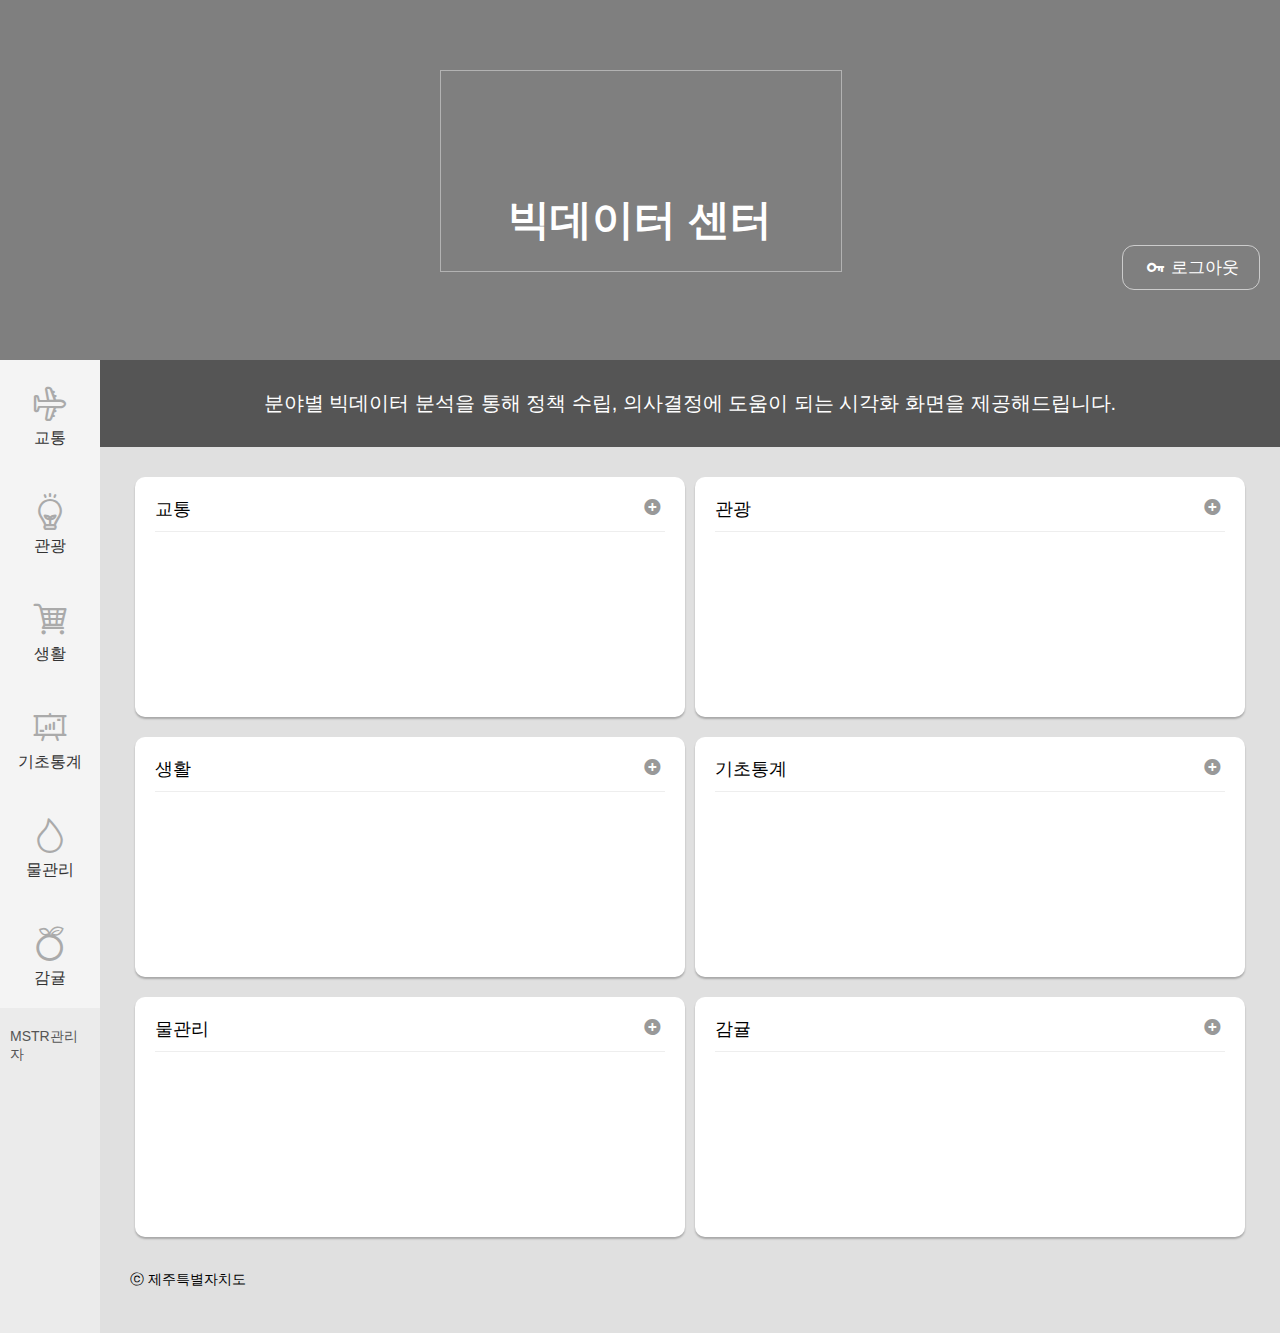
==== intro.html @ fea28da8 "메인화면 추가, 요청사항 반영" ====
<!DOCTYPE html>
<html lang="ko">

<head>
    <meta charset="utf-8">
    <meta http-equiv="X-UA-Compatible" content="IE=edge">
    <meta name="viewport" content="width=device-width, initial-scale=1">
    <title>Default</title>
    <link href="css/style.css" rel="stylesheet">
    <!-- javaScript  -->
    <script src="js/jquery-1.11.3.min.js"></script>
    <script src="js/common.js"></script>
</head>

<body class="layout intro">
    <!-- S:header -->
    <header id="header" >
        <div class="video">
            <video autoplay="autoplay" muted loop="loop" >
                <source src="images/topIntro.mp4" type="video/mp4">
            </video>
        </div>
        <h1><small>제주</small>빅데이터 센터</h1>

        <button class="all-menu"><i class="icon-key"></i>로그아웃</button>

    </header>
    <!-- E:header -->
    <!-- S:mainContent -->
    <div id="content">
        <aside>
            <ul class="depth0">
                <li>
                    <a href=""><i class="icon-icon01"></i>교통</a>
                    <p>통행 정보, 버스 정보 데이터의 분석 화면이 제공됩니다. 주요 버스 정보를 실시간으로 조회할 수 있습니다.</p>
                </li>
                <li>
                    <a href=""><i class="icon-icon02"></i>관광</a>
                    <p>지역별 관광객 소비 동향, 입도객 추이, WIFI 사용 정보에 대한 분석 화면이 제공됩니다.</p>
                </li>
                <li>
                    <a href=""><i class="icon-icon03"></i>생활</a>
                    <p>지역 환경에 관련한 데이터 분석 화면이 제공됩니다. 음식물 쓰레기, 종량제 봉투 판매량, 대형 폐기물 배출량을 조회할 수 있습니다.</p>
                </li>
                <li>
                    <a href=""><i class="icon-icon04"></i>기초통계</a>
                    <p>공공 행정 데이터와 관련된 데이터 분석 화면이 제공됩니다. 제주특별자치도 인구 정보, 기상정보를 조회할 수 있습니다.</p>
                </li>
                <li>
                    <a href=""><i class="icon-icon05"></i>물관리</a>
                    <p>지하수의 수위 및 수질 데이터의 분석 화면이 제공됩니다.</p>
                </li>
                <li>
                    <a href=""><i class="icon-icon06"></i>감귤</a>
                    <p>감귤 생산과 관련된 데이터 분석 화면이 제공됩니다. 감귤 생산 현황 분석정보를 조회할 수 있습니다.</p>
                </li>
            </ul>
            <ul class="util">
                <li><a href="">MSTR관리자</a></li>
            </ul>
        </aside>
        <section class="data">
            <div class="container">
                <h2 class="sr-only">데이터영역</h2>
                
                <div class="infotext">
                    분야별 빅데이터 분석을 통해 정책 수립, 의사결정에 도움이 되는 시각화 화면을 제공해드립니다.
                </div>


                <!-- 
                    대시보드 컨텐츠
                    12개의 그리드로 나누며,
                    클래스명의 숫자가 사용되는 그리드 갯수를 뜻합니다.
                -->
                <div class="dashboard">


                        <div class="grid-line">
                            <div class="grid num06">
                                <h3>
                                    교통
                                    <a href="">더보기<i class="icon-plus-circle"></i></a>
                                </h3>
                            </div>
                            <div class="grid num06">
                                <h3>
                                    관광
                                    <a href="">더보기<i class="icon-plus-circle"></i></a>
                                </h3>
                            </div>
                        </div>

                        <div class="grid-line">
                            <div class="grid num06">
                                <h3>
                                    생활
                                    <a href="">더보기<i class="icon-plus-circle"></i></a>
                                </h3>
                            </div>
                            <div class="grid num06">
                                <h3>
                                    기초통계
                                    <a href="">더보기<i class="icon-plus-circle"></i></a>
                                </h3>
                            </div>
                        </div>

                        <div class="grid-line">
                            <div class="grid num06">
                                <h3>
                                    물관리
                                    <a href="">더보기<i class="icon-plus-circle"></i></a>
                                </h3>
                            </div>
                            <div class="grid num06">
                                <h3>
                                    감귤
                                    <a href="">더보기<i class="icon-plus-circle"></i></a>
                                </h3>
                            </div>
                        </div>

                </div>
        </div>




                <p class="copyright">ⓒ 제주특별자치도</p>
            </div>
        </section>

    </div>
    <!-- E:mainContent -->
</body>

</html>
---- css/style.css ----
@import "normalize.css";@import "fontello.css";@font-face{font-family:'NanumSquare';src:url('../font/nanumsquarer.eot');src:url('../font/nanumsquarer.eot?#iefix') format('embedded-opentype'),url('../font/nanumsquarer.woff2') format('woff2'),url('../font/nanumsquarer.woff') format('woff'),url('../font/nanumsquarer.ttf') format('truetype'),url('../font/nanumsquarer.svg#nanumsquarerregular') format('svg');font-weight:400}@font-face{font-family:'NanumSquare';src:url('../font/nanumsquareb.eot');src:url('../font/nanumsquareb.eot?#iefix') format('embedded-opentype'),url('../font/nanumsquareb.woff2') format('woff2'),url('../font/nanumsquareb.woff') format('woff'),url('../font/nanumsquareb.ttf') format('truetype'),url('../font/nanumsquareb.svg#nanumsquarebregular') format('svg');font-weight:800}.bold{font-weight:800}.normal{font-weight:400}.center{text-align:center}.left{text-align:left}.right{text-align:right}.top{vertical-align:top}.middle{vertical-align:middle}.bottom{vertical-align:bottom}.hidden{overflow:hidden}.none{display:none}.no-list{list-style:none}.mapazero{margin:0;padding:0}.zero{font-size:0}.absolute{position:absolute}.relative{position:relative}.fixed{position:fixed}.static{position:static}.inline-block{display:inline-block}.block{display:block}.flex{display:flex;align-items:center;justify-content:center;display:-webkit-flex;-webkit-align-item:center;-webkit-justify-content:center}.full{width:100%;height:100%}.full-position{left:0;right:0;top:0;bottom:0}.pointer{cursor:pointer}.pagenation{display:inline-block;text-align:center;font-size:0;margin:1.42857143rem 0 2.14285714rem;width:100%}.pagenation a{background:#fff}.pagenation a,.pagenation strong{display:inline-block;vertical-align:top;font-size:.71428571rem;color:#555;border:1px solid #e2e2e2;width:1.57142857rem;height:1.57142857rem;line-height:1.57142857rem;margin:0 .07142857rem}@media all and (min-width:1200px){.pagenation a,.pagenation strong{font-size:14px;width:32px;height:32px;line-height:32px;margin:0 2px}}.pagenation a.jump,.pagenation strong.jump,.pagenation a.move,.pagenation strong.move{font-size:0}.pagenation a.jump i,.pagenation strong.jump i,.pagenation a.move i,.pagenation strong.move i{font-size:.71428571rem}@media all and (min-width:1200px){.pagenation a.jump i,.pagenation strong.jump i,.pagenation a.move i,.pagenation strong.move i{font-size:14px}}.pagenation a.jump,.pagenation strong.jump{width:auto;background:#efefef;padding:0 .71428571rem}.pagenation a.jump i::before,.pagenation strong.jump i::before{margin:0;padding:0;width:auto}.pagenation .active,.pagenation strong{background:#0075bc;color:#fff;font-weight:400;border-color:transparent}.ellipse{overflow:hidden;text-overflow:ellipsis;white-space:nowrap}@keyframes fade{from{background:rgba(0,0,0,0.3)}to{background:rgba(0,0,0,0.7)}}@keyframes heights{to{height:auto}}*{-webkit-box-sizing:border-box;-moz-box-sizing:border-box;box-sizing:border-box}input,select,textarea{-webkit-border-radius:0;-moz-border-radius:0;border-radius:0;-moz-background-clip:padding;-webkit-background-clip:padding-box;background-clip:padding-box}a{text-decoration:none;color:#333}html{min-width:320px;max-width:100%;font-size:14px;min-height:100%}@media (max-width:360px){html{font-size:14px}}@media (min-width:361px) and (max-width:480px){html{font-size:18px}}@media (min-width:481px){html{font-size:22px}}@media (min-width:1200px){html{font-size:14px}}body{font-family:"NanumSquare","Malgun Gothic","apple sd gothic neo",sans-serif;margin:0;padding:0}.sr-only{position:absolute !important;overflow:hidden !important;width:1px !important;height:1px !important;padding:0 !important;margin:-1px !important;clip:rect(0, 0, 0, 0) !important;border:0 !important}.sr-only-focusable:active,.sr-only-focusable:focus{position:static;height:auto;margin:0;overflow:visible;clip:auto}body.layout{min-width:1000px}body.layout .container{position:relative;display:inline-block;margin:0 auto;width:100%;height:100%;padding:0}body.layout header{font-size:0;position:relative;height:184px}body.layout header div.video{position:absolute;left:0;right:0;top:0;bottom:0;overflow:hidden}body.layout header div.video video{position:absolute;top:50%;left:50%;min-width:100%;min-height:100%;width:auto;height:auto;z-index:-100;-ms-transform:translateX(-50%) translateY(-50%);-moz-transform:translateX(-50%) translateY(-50%);-webkit-transform:translateX(-50%) translateY(-50%);transform:translateX(-50%) translateY(-50%);background-size:cover}body.layout header h1{display:inline-block;text-align:center;margin:0;padding:0;width:100px;height:134px;font-size:16px;color:#fff}body.layout header h1.theme01{background:#f7b900}body.layout header h1.theme02{background:#B5945E}body.layout header h1.theme03{background:#91bc00}body.layout header h1.theme04{background:#00c2e8}body.layout header h1.theme05{background:#6464FF}body.layout header h1.theme06{background:#ff7f00}body.layout header h1 small{display:block;font-size:0;margin:36px auto 10px;width:70px;height:28px;background:url("../images/logo.svg") no-repeat center / 100% auto}body.layout header div.navigation{position:relative;display:inline-block;vertical-align:top;width:calc(100% - 100px);height:134px;padding:38px 0 0 50px}body.layout header div.navigation ul{display:inline-block;position:relative;margin:0;padding:0;list-style:none;font-size:0;z-index:10}body.layout header div.navigation ul li{display:inline-block;line-height:1;position:relative;vertical-align:top;height:58px;padding:0 50px 0 0}body.layout header div.navigation ul li a{color:#fff}body.layout header div.navigation ul li i{font-size:14px;position:absolute;right:14px;top:20px;color:#fff;-webkit-opacity:.6;-moz-opacity:.6;opacity:.6}body.layout header div.navigation ul li.home{padding:0 50px 0 58px}body.layout header div.navigation ul li.home a{display:block;position:absolute;left:0;top:-4px;width:58px;height:58px}body.layout header div.navigation ul li.home.theme01 a{background:url("../images/home01.svg") no-repeat center / 100% auto}body.layout header div.navigation ul li.home.theme02 a{background:url("../images/home02.svg") no-repeat center / 100% auto}body.layout header div.navigation ul li.home.theme03 a{background:url("../images/home03.svg") no-repeat center / 100% auto}body.layout header div.navigation ul li.home.theme04 a{background:url("../images/home04.svg") no-repeat center / 100% auto}body.layout header div.navigation ul li.home.theme05 a{background:url("../images/home05.svg") no-repeat center / 100% auto}body.layout header div.navigation ul li.home.theme06 a{background:url("../images/home06.svg") no-repeat center / 100% auto}body.layout header div.navigation ul li.depth1{font-size:42px;padding-top:8px}body.layout header div.navigation ul li.depth2{font-size:30px;padding-top:14px}body.layout header div.navigation ul li:last-child i{display:none}body.layout header button.all-menu{position:absolute;right:20px;bottom:70px;background:none;border:1px solid rgba(255,255,255,0.6);padding:10px 20px;border-radius:12px;cursor:pointer;font-size:17px;color:#fff}body.layout header button.all-menu i{margin-right:4px}body.layout header nav#main-menu{position:relative;z-index:900;background:rgba(0,0,0,0.5);max-height:50px;min-height:50px;overflow:hidden;-webkit-transition:all .1s ease;-moz-transition:all .1s ease;-o-transition:all .1s ease;-ms-transition:all .1s ease;transition:all .1s ease}body.layout header nav#main-menu::before{content:"";display:block;position:absolute;left:0;right:0;top:50px;bottom:0;background:#222}body.layout header nav#main-menu.active{max-height:1000px;position:absolute;left:0;right:0;-webkit-transition:all .1s ease;-moz-transition:all .1s ease;-o-transition:all .1s ease;-ms-transition:all .1s ease;transition:all .1s ease;-webkit-box-shadow:0 2px 2px 0 rgba(0,0,0,0.25);-moz-box-shadow:0 2px 2px 0 rgba(0,0,0,0.25);box-shadow:0 2px 2px 0 rgba(0,0,0,0.25)}body.layout header nav#main-menu>ul{margin:0;padding:0;list-style:none;display:inline-block;width:100%;line-height:50px}body.layout header nav#main-menu>ul>li{vertical-align:top;display:inline-block;position:relative}body.layout header nav#main-menu>ul>li>a{display:block;text-align:center;width:170px;font-size:18px;color:#fff}body.layout header nav#main-menu>ul>li>a.active{background:#555}body.layout header nav#main-menu>ul>li.home>a{width:100px;background:#333}body.layout header nav#main-menu>ul>li ul{list-style:none;margin:0;padding:0;font-size:16px;border-left:1px solid #555;line-height:1}body.layout header nav#main-menu>ul>li ul li a{display:block;padding:20px;color:#fff;-webkit-transition:all .1s ease;-moz-transition:all .1s ease;-o-transition:all .1s ease;-ms-transition:all .1s ease;transition:all .1s ease}body.layout header nav#main-menu>ul>li ul li a:hover{background:#000;padding:20px 20px 20px 26px;-webkit-transition:all .1s ease;-moz-transition:all .1s ease;-o-transition:all .1s ease;-ms-transition:all .1s ease;transition:all .1s ease}body.layout header nav#main-menu button{display:none}body.layout header.fix{position:fixed;left:0;right:0;top:0;z-index:2000;height:50px}body.layout header.fix h1{position:absolute;left:0;top:0;width:200px;height:50px;line-height:50px;z-index:1000}body.layout header.fix h1 small{display:inline-block;margin:6px 10px 0 0}body.layout header.fix video{display:none}body.layout header.fix .navigation{display:none}body.layout header.fix button.all-menu{top:10px;z-index:100}body.layout header.fix button.all-menu i{font-size:32px}body.layout header.fix nav#main-menu{position:absolute;right:0;left:0;top:0;padding-left:200px;background:#646464}body.layout #header.fix+div#content{margin-top:50px}body.layout #header.fix+div#content aside{position:relative;z-index:400}body.layout #header.fix+div#content aside ul.depth0{position:fixed;top:50px;left:0;width:100px}body.layout #header.fix+div#content aside ul.util{position:fixed;top:698px;left:0;width:100px}body.layout.intro #header{height:360px}body.layout.intro #header h1{width:100%;height:360px;font-size:42px;background:rgba(0,0,0,0.5)}body.layout.intro #header h1 small{width:180px;height:72px;margin:100px auto 20px;-webkit-opacity:.6;-moz-opacity:.6;opacity:.6}body.layout.intro #header h1::before{content:"";display:block;position:absolute;left:50%;top:70px;margin-left:-200px;width:400px;height:200px;border:1px solid rgba(255,255,255,0.4)}body.layout div#content{background:#ebebeb;font-size:0}body.layout div#content aside{display:inline-block;width:100px;font-size:16px}body.layout div#content aside ul.depth0{display:inline-block;margin:0;padding:0;list-style:none;width:100%}body.layout div#content aside ul.depth0 li{position:relative}body.layout div#content aside ul.depth0 li a{display:block;text-align:center;padding:20px 0;background:#f4f4f4;height:108px}body.layout div#content aside ul.depth0 li a i{display:block;color:#aaa;font-size:42px;width:100%}body.layout div#content aside ul.depth0 li a:hover{background:#333;color:#fff}body.layout div#content aside ul.depth0 li a:hover i.icon-icon01{color:#f7b900}body.layout div#content aside ul.depth0 li a:hover i.icon-icon02{color:#B5945E}body.layout div#content aside ul.depth0 li a:hover i.icon-icon03{color:#91bc00}body.layout div#content aside ul.depth0 li a:hover i.icon-icon04{color:#00c2e8}body.layout div#content aside ul.depth0 li a:hover i.icon-icon05{color:#6464FF}body.layout div#content aside ul.depth0 li a:hover i.icon-icon06{color:#ff7f00}body.layout div#content aside ul.depth0 li p{display:inline-block;margin:0;white-space:nowrap;z-index:600;background:#000;position:absolute;left:100px;max-width:0;line-height:108px;top:0;height:108px;padding:0;-webkit-transition:all .2s ease;-moz-transition:all .2s ease;-o-transition:all .2s ease;-ms-transition:all .2s ease;transition:all .2s ease;overflow:hidden;color:#fff;border-radius:0 20px 20px 0;-webkit-opacity:0;-moz-opacity:0;opacity:0}body.layout div#content aside ul.depth0 li p::before{content:"";position:absolute;z-index:700;display:block;left:0;top:44px;border:10px solid transparent;border-left-color:#333}body.layout div#content aside ul.depth0 li a:hover+p{padding:0 30px;max-width:2000px;-webkit-opacity:1;-moz-opacity:1;opacity:1;-webkit-transition:all .2s ease;-moz-transition:all .2s ease;-o-transition:all .2s ease;-ms-transition:all .2s ease;transition:all .2s ease}body.layout div#content aside ul.util{margin:0;list-style:none;padding:20px 10px;font-size:14px}body.layout div#content aside ul.util li{padding-bottom:10px}body.layout div#content aside ul.util li a{display:block;-webkit-transition:all .1s ease;-moz-transition:all .1s ease;-o-transition:all .1s ease;-ms-transition:all .1s ease;transition:all .1s ease;color:#555}body.layout div#content aside ul.util li a:hover{color:#000;padding:6px 0 0 0;-webkit-transition:all .1s ease;-moz-transition:all .1s ease;-o-transition:all .1s ease;-ms-transition:all .1s ease;transition:all .1s ease}body.layout div#content section.data{display:inline-block;vertical-align:top;background:#E0E0E0;width:calc(100% - 100px);min-height:calc(100vh - 184px);padding:30px}body.layout div#content section.data div.infotext{font-size:20px;margin:-30px -30px 30px;text-align:center;background:#555;padding:30px 20px;color:#fff}body.layout div#content section.data div.content{background:#fff;padding:20px;font-size:14px;border-radius:10px;margin:0 5px 20px;-webkit-box-shadow:0 2px 2px 0 rgba(0,0,0,0.25);-moz-box-shadow:0 2px 2px 0 rgba(0,0,0,0.25);box-shadow:0 2px 2px 0 rgba(0,0,0,0.25)}body.layout div#content section.data div.dashboard div.grid-line{margin-bottom:20px;white-space:nowrap}body.layout div#content section.data div.dashboard div.grid-line div.grid{vertical-align:top;display:inline-block;white-space:normal;background:#fff;padding:20px;font-size:14px;border-radius:10px;height:240px;-webkit-box-shadow:0 2px 2px 0 rgba(0,0,0,0.25);-moz-box-shadow:0 2px 2px 0 rgba(0,0,0,0.25);box-shadow:0 2px 2px 0 rgba(0,0,0,0.25);margin:0 5px}body.layout div#content section.data div.dashboard div.grid-line div.grid.num01{width:calc((100% - 120px) / 12)}body.layout div#content section.data div.dashboard div.grid-line div.grid.num02{width:calc((100% - 60px) / 6)}body.layout div#content section.data div.dashboard div.grid-line div.grid.num03{width:calc((100% - 40px) / 4)}body.layout div#content section.data div.dashboard div.grid-line div.grid.num04{width:calc((100% - 30px) / 3)}body.layout div#content section.data div.dashboard div.grid-line div.grid.num06{width:calc((100% - 20px) / 2)}body.layout div#content section.data div.dashboard div.grid-line div.grid h3{font-weight:400;position:relative;font-size:18px;margin:0;border-bottom:1px solid #eee;padding:0 0 10px}body.layout div#content section.data div.dashboard div.grid-line div.grid h3 a{font-size:0;position:absolute;right:0;color:#999}body.layout div#content section.data div.dashboard div.grid-line div.grid h3 a i{font-size:18px}body.layout div#content section.data p.copyright{font-size:14px}
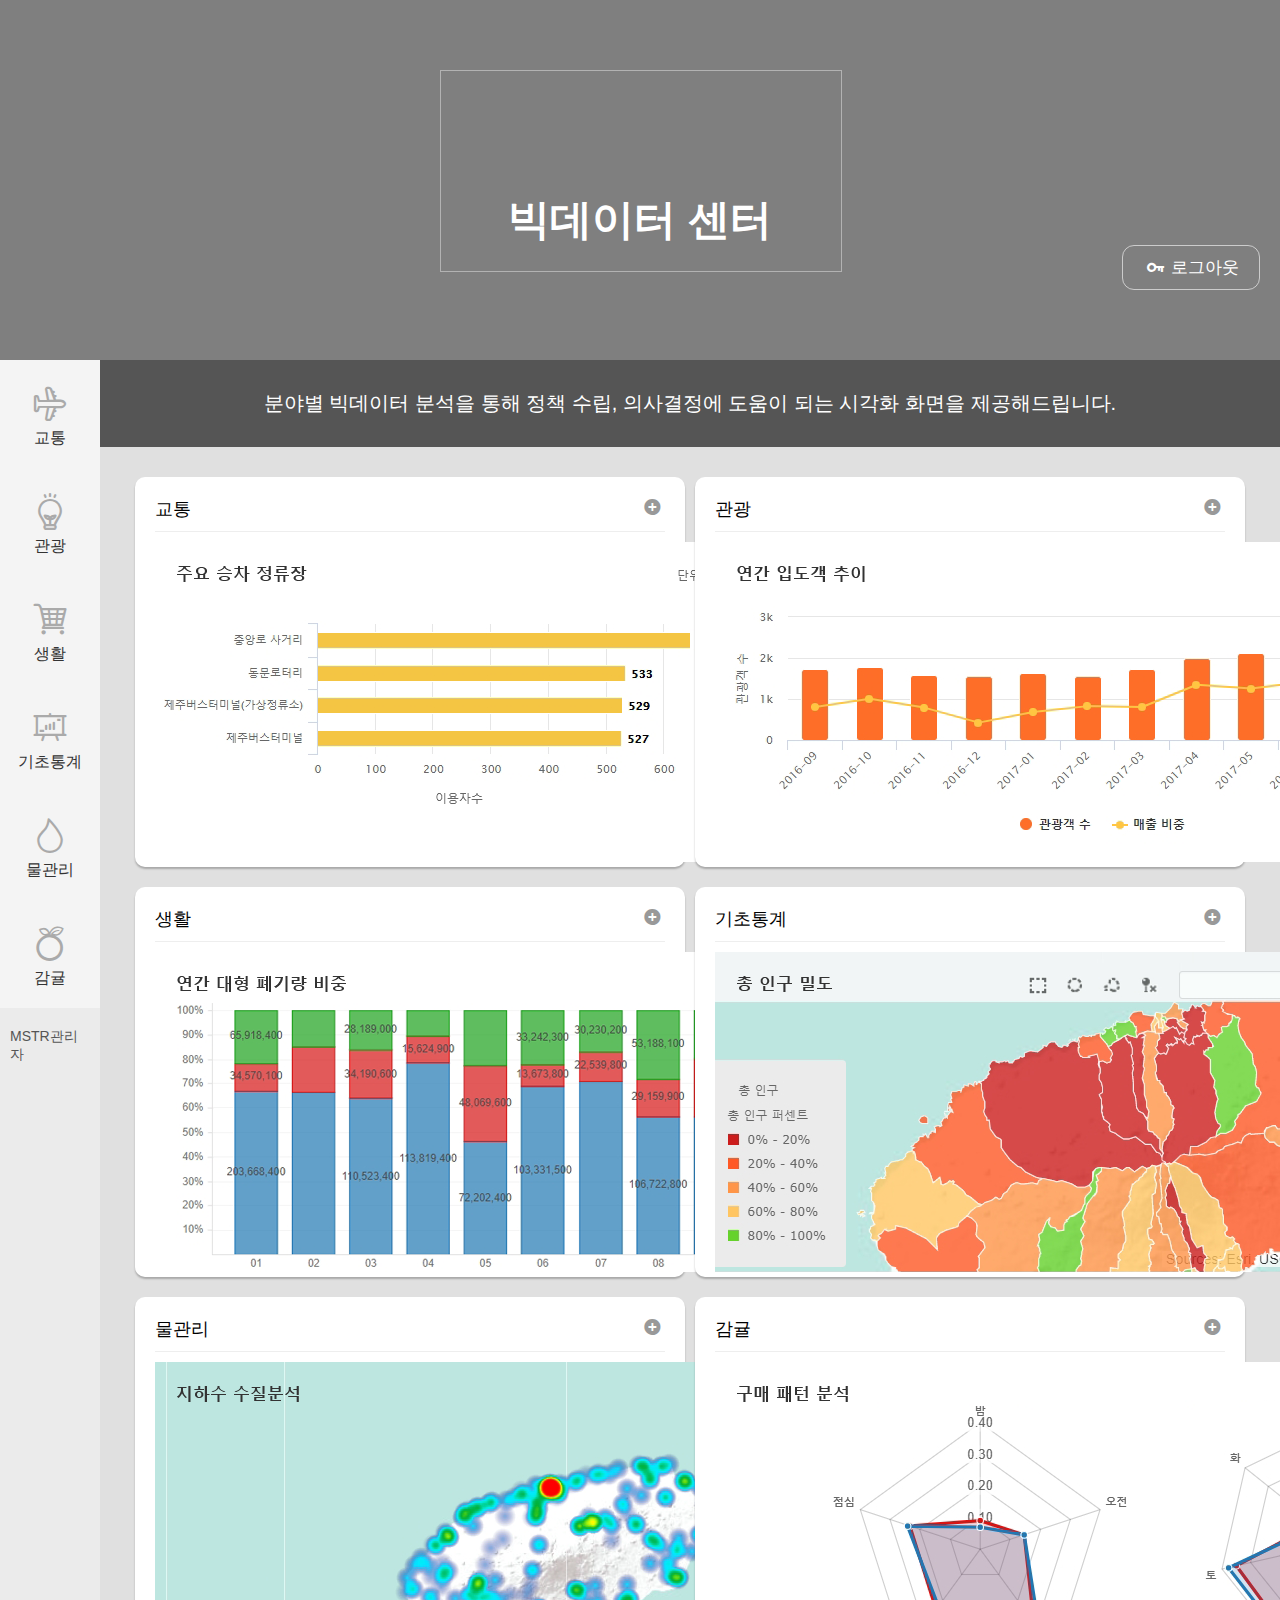
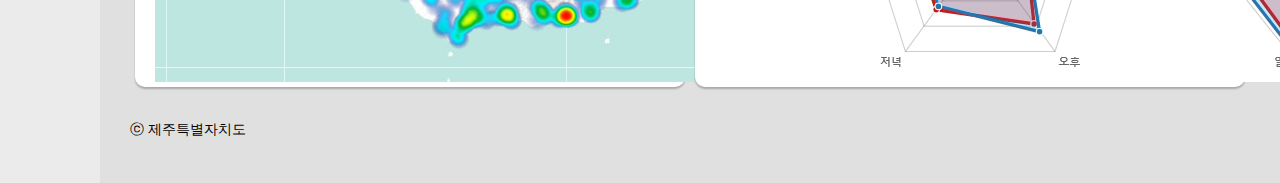
==== commit d74b6c2e: "메인화면 예시용 차트 적용" ====
--- a/intro.html
+++ b/intro.html
@@ -82,12 +82,14 @@
                                     교통
                                     <a href="">더보기<i class="icon-plus-circle"></i></a>
                                 </h3>
+                                <img src="images/@tmp01.png">
                             </div>
                             <div class="grid num06">
                                 <h3>
                                     관광
                                     <a href="">더보기<i class="icon-plus-circle"></i></a>
                                 </h3>
+                                <img src="images/@tmp02.png">
                             </div>
                         </div>
 
@@ -97,12 +99,14 @@
                                     생활
                                     <a href="">더보기<i class="icon-plus-circle"></i></a>
                                 </h3>
+                                <img src="images/@tmp03.png">
                             </div>
                             <div class="grid num06">
                                 <h3>
                                     기초통계
                                     <a href="">더보기<i class="icon-plus-circle"></i></a>
                                 </h3>
+                                <img src="images/@tmp04.png">
                             </div>
                         </div>
 
@@ -112,12 +116,14 @@
                                     물관리
                                     <a href="">더보기<i class="icon-plus-circle"></i></a>
                                 </h3>
+                                <img src="images/@tmp05.png">
                             </div>
                             <div class="grid num06">
                                 <h3>
                                     감귤
                                     <a href="">더보기<i class="icon-plus-circle"></i></a>
                                 </h3>
+                                <img src="images/@tmp06.png">
                             </div>
                         </div>
 
--- a/css/style.css
+++ b/css/style.css
@@ -1 +1 @@
-@import "normalize.css";@import "fontello.css";@font-face{font-family:'NanumSquare';src:url('../font/nanumsquarer.eot');src:url('../font/nanumsquarer.eot?#iefix') format('embedded-opentype'),url('../font/nanumsquarer.woff2') format('woff2'),url('../font/nanumsquarer.woff') format('woff'),url('../font/nanumsquarer.ttf') format('truetype'),url('../font/nanumsquarer.svg#nanumsquarerregular') format('svg');font-weight:400}@font-face{font-family:'NanumSquare';src:url('../font/nanumsquareb.eot');src:url('../font/nanumsquareb.eot?#iefix') format('embedded-opentype'),url('../font/nanumsquareb.woff2') format('woff2'),url('../font/nanumsquareb.woff') format('woff'),url('../font/nanumsquareb.ttf') format('truetype'),url('../font/nanumsquareb.svg#nanumsquarebregular') format('svg');font-weight:800}.bold{font-weight:800}.normal{font-weight:400}.center{text-align:center}.left{text-align:left}.right{text-align:right}.top{vertical-align:top}.middle{vertical-align:middle}.bottom{vertical-align:bottom}.hidden{overflow:hidden}.none{display:none}.no-list{list-style:none}.mapazero{margin:0;padding:0}.zero{font-size:0}.absolute{position:absolute}.relative{position:relative}.fixed{position:fixed}.static{position:static}.inline-block{display:inline-block}.block{display:block}.flex{display:flex;align-items:center;justify-content:center;display:-webkit-flex;-webkit-align-item:center;-webkit-justify-content:center}.full{width:100%;height:100%}.full-position{left:0;right:0;top:0;bottom:0}.pointer{cursor:pointer}.pagenation{display:inline-block;text-align:center;font-size:0;margin:1.42857143rem 0 2.14285714rem;width:100%}.pagenation a{background:#fff}.pagenation a,.pagenation strong{display:inline-block;vertical-align:top;font-size:.71428571rem;color:#555;border:1px solid #e2e2e2;width:1.57142857rem;height:1.57142857rem;line-height:1.57142857rem;margin:0 .07142857rem}@media all and (min-width:1200px){.pagenation a,.pagenation strong{font-size:14px;width:32px;height:32px;line-height:32px;margin:0 2px}}.pagenation a.jump,.pagenation strong.jump,.pagenation a.move,.pagenation strong.move{font-size:0}.pagenation a.jump i,.pagenation strong.jump i,.pagenation a.move i,.pagenation strong.move i{font-size:.71428571rem}@media all and (min-width:1200px){.pagenation a.jump i,.pagenation strong.jump i,.pagenation a.move i,.pagenation strong.move i{font-size:14px}}.pagenation a.jump,.pagenation strong.jump{width:auto;background:#efefef;padding:0 .71428571rem}.pagenation a.jump i::before,.pagenation strong.jump i::before{margin:0;padding:0;width:auto}.pagenation .active,.pagenation strong{background:#0075bc;color:#fff;font-weight:400;border-color:transparent}.ellipse{overflow:hidden;text-overflow:ellipsis;white-space:nowrap}@keyframes fade{from{background:rgba(0,0,0,0.3)}to{background:rgba(0,0,0,0.7)}}@keyframes heights{to{height:auto}}*{-webkit-box-sizing:border-box;-moz-box-sizing:border-box;box-sizing:border-box}input,select,textarea{-webkit-border-radius:0;-moz-border-radius:0;border-radius:0;-moz-background-clip:padding;-webkit-background-clip:padding-box;background-clip:padding-box}a{text-decoration:none;color:#333}html{min-width:320px;max-width:100%;font-size:14px;min-height:100%}@media (max-width:360px){html{font-size:14px}}@media (min-width:361px) and (max-width:480px){html{font-size:18px}}@media (min-width:481px){html{font-size:22px}}@media (min-width:1200px){html{font-size:14px}}body{font-family:"NanumSquare","Malgun Gothic","apple sd gothic neo",sans-serif;margin:0;padding:0}.sr-only{position:absolute !important;overflow:hidden !important;width:1px !important;height:1px !important;padding:0 !important;margin:-1px !important;clip:rect(0, 0, 0, 0) !important;border:0 !important}.sr-only-focusable:active,.sr-only-focusable:focus{position:static;height:auto;margin:0;overflow:visible;clip:auto}body.layout{min-width:1000px}body.layout .container{position:relative;display:inline-block;margin:0 auto;width:100%;height:100%;padding:0}body.layout header{font-size:0;position:relative;height:184px}body.layout header div.video{position:absolute;left:0;right:0;top:0;bottom:0;overflow:hidden}body.layout header div.video video{position:absolute;top:50%;left:50%;min-width:100%;min-height:100%;width:auto;height:auto;z-index:-100;-ms-transform:translateX(-50%) translateY(-50%);-moz-transform:translateX(-50%) translateY(-50%);-webkit-transform:translateX(-50%) translateY(-50%);transform:translateX(-50%) translateY(-50%);background-size:cover}body.layout header h1{display:inline-block;text-align:center;margin:0;padding:0;width:100px;height:134px;font-size:16px;color:#fff}body.layout header h1.theme01{background:#f7b900}body.layout header h1.theme02{background:#B5945E}body.layout header h1.theme03{background:#91bc00}body.layout header h1.theme04{background:#00c2e8}body.layout header h1.theme05{background:#6464FF}body.layout header h1.theme06{background:#ff7f00}body.layout header h1 small{display:block;font-size:0;margin:36px auto 10px;width:70px;height:28px;background:url("../images/logo.svg") no-repeat center / 100% auto}body.layout header div.navigation{position:relative;display:inline-block;vertical-align:top;width:calc(100% - 100px);height:134px;padding:38px 0 0 50px}body.layout header div.navigation ul{display:inline-block;position:relative;margin:0;padding:0;list-style:none;font-size:0;z-index:10}body.layout header div.navigation ul li{display:inline-block;line-height:1;position:relative;vertical-align:top;height:58px;padding:0 50px 0 0}body.layout header div.navigation ul li a{color:#fff}body.layout header div.navigation ul li i{font-size:14px;position:absolute;right:14px;top:20px;color:#fff;-webkit-opacity:.6;-moz-opacity:.6;opacity:.6}body.layout header div.navigation ul li.home{padding:0 50px 0 58px}body.layout header div.navigation ul li.home a{display:block;position:absolute;left:0;top:-4px;width:58px;height:58px}body.layout header div.navigation ul li.home.theme01 a{background:url("../images/home01.svg") no-repeat center / 100% auto}body.layout header div.navigation ul li.home.theme02 a{background:url("../images/home02.svg") no-repeat center / 100% auto}body.layout header div.navigation ul li.home.theme03 a{background:url("../images/home03.svg") no-repeat center / 100% auto}body.layout header div.navigation ul li.home.theme04 a{background:url("../images/home04.svg") no-repeat center / 100% auto}body.layout header div.navigation ul li.home.theme05 a{background:url("../images/home05.svg") no-repeat center / 100% auto}body.layout header div.navigation ul li.home.theme06 a{background:url("../images/home06.svg") no-repeat center / 100% auto}body.layout header div.navigation ul li.depth1{font-size:42px;padding-top:8px}body.layout header div.navigation ul li.depth2{font-size:30px;padding-top:14px}body.layout header div.navigation ul li:last-child i{display:none}body.layout header button.all-menu{position:absolute;right:20px;bottom:70px;background:none;border:1px solid rgba(255,255,255,0.6);padding:10px 20px;border-radius:12px;cursor:pointer;font-size:17px;color:#fff}body.layout header button.all-menu i{margin-right:4px}body.layout header nav#main-menu{position:relative;z-index:900;background:rgba(0,0,0,0.5);max-height:50px;min-height:50px;overflow:hidden;-webkit-transition:all .1s ease;-moz-transition:all .1s ease;-o-transition:all .1s ease;-ms-transition:all .1s ease;transition:all .1s ease}body.layout header nav#main-menu::before{content:"";display:block;position:absolute;left:0;right:0;top:50px;bottom:0;background:#222}body.layout header nav#main-menu.active{max-height:1000px;position:absolute;left:0;right:0;-webkit-transition:all .1s ease;-moz-transition:all .1s ease;-o-transition:all .1s ease;-ms-transition:all .1s ease;transition:all .1s ease;-webkit-box-shadow:0 2px 2px 0 rgba(0,0,0,0.25);-moz-box-shadow:0 2px 2px 0 rgba(0,0,0,0.25);box-shadow:0 2px 2px 0 rgba(0,0,0,0.25)}body.layout header nav#main-menu>ul{margin:0;padding:0;list-style:none;display:inline-block;width:100%;line-height:50px}body.layout header nav#main-menu>ul>li{vertical-align:top;display:inline-block;position:relative}body.layout header nav#main-menu>ul>li>a{display:block;text-align:center;width:170px;font-size:18px;color:#fff}body.layout header nav#main-menu>ul>li>a.active{background:#555}body.layout header nav#main-menu>ul>li.home>a{width:100px;background:#333}body.layout header nav#main-menu>ul>li ul{list-style:none;margin:0;padding:0;font-size:16px;border-left:1px solid #555;line-height:1}body.layout header nav#main-menu>ul>li ul li a{display:block;padding:20px;color:#fff;-webkit-transition:all .1s ease;-moz-transition:all .1s ease;-o-transition:all .1s ease;-ms-transition:all .1s ease;transition:all .1s ease}body.layout header nav#main-menu>ul>li ul li a:hover{background:#000;padding:20px 20px 20px 26px;-webkit-transition:all .1s ease;-moz-transition:all .1s ease;-o-transition:all .1s ease;-ms-transition:all .1s ease;transition:all .1s ease}body.layout header nav#main-menu button{display:none}body.layout header.fix{position:fixed;left:0;right:0;top:0;z-index:2000;height:50px}body.layout header.fix h1{position:absolute;left:0;top:0;width:200px;height:50px;line-height:50px;z-index:1000}body.layout header.fix h1 small{display:inline-block;margin:6px 10px 0 0}body.layout header.fix video{display:none}body.layout header.fix .navigation{display:none}body.layout header.fix button.all-menu{top:10px;z-index:100}body.layout header.fix button.all-menu i{font-size:32px}body.layout header.fix nav#main-menu{position:absolute;right:0;left:0;top:0;padding-left:200px;background:#646464}body.layout #header.fix+div#content{margin-top:50px}body.layout #header.fix+div#content aside{position:relative;z-index:400}body.layout #header.fix+div#content aside ul.depth0{position:fixed;top:50px;left:0;width:100px}body.layout #header.fix+div#content aside ul.util{position:fixed;top:698px;left:0;width:100px}body.layout.intro #header{height:360px}body.layout.intro #header h1{width:100%;height:360px;font-size:42px;background:rgba(0,0,0,0.5)}body.layout.intro #header h1 small{width:180px;height:72px;margin:100px auto 20px;-webkit-opacity:.6;-moz-opacity:.6;opacity:.6}body.layout.intro #header h1::before{content:"";display:block;position:absolute;left:50%;top:70px;margin-left:-200px;width:400px;height:200px;border:1px solid rgba(255,255,255,0.4)}body.layout div#content{background:#ebebeb;font-size:0}body.layout div#content aside{display:inline-block;width:100px;font-size:16px}body.layout div#content aside ul.depth0{display:inline-block;margin:0;padding:0;list-style:none;width:100%}body.layout div#content aside ul.depth0 li{position:relative}body.layout div#content aside ul.depth0 li a{display:block;text-align:center;padding:20px 0;background:#f4f4f4;height:108px}body.layout div#content aside ul.depth0 li a i{display:block;color:#aaa;font-size:42px;width:100%}body.layout div#content aside ul.depth0 li a:hover{background:#333;color:#fff}body.layout div#content aside ul.depth0 li a:hover i.icon-icon01{color:#f7b900}body.layout div#content aside ul.depth0 li a:hover i.icon-icon02{color:#B5945E}body.layout div#content aside ul.depth0 li a:hover i.icon-icon03{color:#91bc00}body.layout div#content aside ul.depth0 li a:hover i.icon-icon04{color:#00c2e8}body.layout div#content aside ul.depth0 li a:hover i.icon-icon05{color:#6464FF}body.layout div#content aside ul.depth0 li a:hover i.icon-icon06{color:#ff7f00}body.layout div#content aside ul.depth0 li p{display:inline-block;margin:0;white-space:nowrap;z-index:600;background:#000;position:absolute;left:100px;max-width:0;line-height:108px;top:0;height:108px;padding:0;-webkit-transition:all .2s ease;-moz-transition:all .2s ease;-o-transition:all .2s ease;-ms-transition:all .2s ease;transition:all .2s ease;overflow:hidden;color:#fff;border-radius:0 20px 20px 0;-webkit-opacity:0;-moz-opacity:0;opacity:0}body.layout div#content aside ul.depth0 li p::before{content:"";position:absolute;z-index:700;display:block;left:0;top:44px;border:10px solid transparent;border-left-color:#333}body.layout div#content aside ul.depth0 li a:hover+p{padding:0 30px;max-width:2000px;-webkit-opacity:1;-moz-opacity:1;opacity:1;-webkit-transition:all .2s ease;-moz-transition:all .2s ease;-o-transition:all .2s ease;-ms-transition:all .2s ease;transition:all .2s ease}body.layout div#content aside ul.util{margin:0;list-style:none;padding:20px 10px;font-size:14px}body.layout div#content aside ul.util li{padding-bottom:10px}body.layout div#content aside ul.util li a{display:block;-webkit-transition:all .1s ease;-moz-transition:all .1s ease;-o-transition:all .1s ease;-ms-transition:all .1s ease;transition:all .1s ease;color:#555}body.layout div#content aside ul.util li a:hover{color:#000;padding:6px 0 0 0;-webkit-transition:all .1s ease;-moz-transition:all .1s ease;-o-transition:all .1s ease;-ms-transition:all .1s ease;transition:all .1s ease}body.layout div#content section.data{display:inline-block;vertical-align:top;background:#E0E0E0;width:calc(100% - 100px);min-height:calc(100vh - 184px);padding:30px}body.layout div#content section.data div.infotext{font-size:20px;margin:-30px -30px 30px;text-align:center;background:#555;padding:30px 20px;color:#fff}body.layout div#content section.data div.content{background:#fff;padding:20px;font-size:14px;border-radius:10px;margin:0 5px 20px;-webkit-box-shadow:0 2px 2px 0 rgba(0,0,0,0.25);-moz-box-shadow:0 2px 2px 0 rgba(0,0,0,0.25);box-shadow:0 2px 2px 0 rgba(0,0,0,0.25)}body.layout div#content section.data div.dashboard div.grid-line{margin-bottom:20px;white-space:nowrap}body.layout div#content section.data div.dashboard div.grid-line div.grid{vertical-align:top;display:inline-block;white-space:normal;background:#fff;padding:20px;font-size:14px;border-radius:10px;height:240px;-webkit-box-shadow:0 2px 2px 0 rgba(0,0,0,0.25);-moz-box-shadow:0 2px 2px 0 rgba(0,0,0,0.25);box-shadow:0 2px 2px 0 rgba(0,0,0,0.25);margin:0 5px}body.layout div#content section.data div.dashboard div.grid-line div.grid.num01{width:calc((100% - 120px) / 12)}body.layout div#content section.data div.dashboard div.grid-line div.grid.num02{width:calc((100% - 60px) / 6)}body.layout div#content section.data div.dashboard div.grid-line div.grid.num03{width:calc((100% - 40px) / 4)}body.layout div#content section.data div.dashboard div.grid-line div.grid.num04{width:calc((100% - 30px) / 3)}body.layout div#content section.data div.dashboard div.grid-line div.grid.num06{width:calc((100% - 20px) / 2)}body.layout div#content section.data div.dashboard div.grid-line div.grid h3{font-weight:400;position:relative;font-size:18px;margin:0;border-bottom:1px solid #eee;padding:0 0 10px}body.layout div#content section.data div.dashboard div.grid-line div.grid h3 a{font-size:0;position:absolute;right:0;color:#999}body.layout div#content section.data div.dashboard div.grid-line div.grid h3 a i{font-size:18px}body.layout div#content section.data p.copyright{font-size:14px}+@import "normalize.css";@import "fontello.css";@font-face{font-family:'NanumSquare';src:url('../font/nanumsquarer.eot');src:url('../font/nanumsquarer.eot?#iefix') format('embedded-opentype'),url('../font/nanumsquarer.woff2') format('woff2'),url('../font/nanumsquarer.woff') format('woff'),url('../font/nanumsquarer.ttf') format('truetype'),url('../font/nanumsquarer.svg#nanumsquarerregular') format('svg');font-weight:400}@font-face{font-family:'NanumSquare';src:url('../font/nanumsquareb.eot');src:url('../font/nanumsquareb.eot?#iefix') format('embedded-opentype'),url('../font/nanumsquareb.woff2') format('woff2'),url('../font/nanumsquareb.woff') format('woff'),url('../font/nanumsquareb.ttf') format('truetype'),url('../font/nanumsquareb.svg#nanumsquarebregular') format('svg');font-weight:800}.bold{font-weight:800}.normal{font-weight:400}.center{text-align:center}.left{text-align:left}.right{text-align:right}.top{vertical-align:top}.middle{vertical-align:middle}.bottom{vertical-align:bottom}.hidden{overflow:hidden}.none{display:none}.no-list{list-style:none}.mapazero{margin:0;padding:0}.zero{font-size:0}.absolute{position:absolute}.relative{position:relative}.fixed{position:fixed}.static{position:static}.inline-block{display:inline-block}.block{display:block}.flex{display:flex;align-items:center;justify-content:center;display:-webkit-flex;-webkit-align-item:center;-webkit-justify-content:center}.full{width:100%;height:100%}.full-position{left:0;right:0;top:0;bottom:0}.pointer{cursor:pointer}.pagenation{display:inline-block;text-align:center;font-size:0;margin:1.42857143rem 0 2.14285714rem;width:100%}.pagenation a{background:#fff}.pagenation a,.pagenation strong{display:inline-block;vertical-align:top;font-size:.71428571rem;color:#555;border:1px solid #e2e2e2;width:1.57142857rem;height:1.57142857rem;line-height:1.57142857rem;margin:0 .07142857rem}@media all and (min-width:1200px){.pagenation a,.pagenation strong{font-size:14px;width:32px;height:32px;line-height:32px;margin:0 2px}}.pagenation a.jump,.pagenation strong.jump,.pagenation a.move,.pagenation strong.move{font-size:0}.pagenation a.jump i,.pagenation strong.jump i,.pagenation a.move i,.pagenation strong.move i{font-size:.71428571rem}@media all and (min-width:1200px){.pagenation a.jump i,.pagenation strong.jump i,.pagenation a.move i,.pagenation strong.move i{font-size:14px}}.pagenation a.jump,.pagenation strong.jump{width:auto;background:#efefef;padding:0 .71428571rem}.pagenation a.jump i::before,.pagenation strong.jump i::before{margin:0;padding:0;width:auto}.pagenation .active,.pagenation strong{background:#0075bc;color:#fff;font-weight:400;border-color:transparent}.ellipse{overflow:hidden;text-overflow:ellipsis;white-space:nowrap}@keyframes fade{from{background:rgba(0,0,0,0.3)}to{background:rgba(0,0,0,0.7)}}@keyframes heights{to{height:auto}}*{-webkit-box-sizing:border-box;-moz-box-sizing:border-box;box-sizing:border-box}input,select,textarea{-webkit-border-radius:0;-moz-border-radius:0;border-radius:0;-moz-background-clip:padding;-webkit-background-clip:padding-box;background-clip:padding-box}a{text-decoration:none;color:#333}html{min-width:320px;max-width:100%;font-size:14px;min-height:100%}@media (max-width:360px){html{font-size:14px}}@media (min-width:361px) and (max-width:480px){html{font-size:18px}}@media (min-width:481px){html{font-size:22px}}@media (min-width:1200px){html{font-size:14px}}body{font-family:"NanumSquare","Malgun Gothic","apple sd gothic neo",sans-serif;margin:0;padding:0}.sr-only{position:absolute !important;overflow:hidden !important;width:1px !important;height:1px !important;padding:0 !important;margin:-1px !important;clip:rect(0, 0, 0, 0) !important;border:0 !important}.sr-only-focusable:active,.sr-only-focusable:focus{position:static;height:auto;margin:0;overflow:visible;clip:auto}body.layout{min-width:1000px}body.layout .container{position:relative;display:inline-block;margin:0 auto;width:100%;height:100%;padding:0}body.layout header{font-size:0;position:relative;height:184px}body.layout header div.video{position:absolute;left:0;right:0;top:0;bottom:0;overflow:hidden}body.layout header div.video video{position:absolute;top:50%;left:50%;min-width:100%;min-height:100%;width:auto;height:auto;z-index:-100;-ms-transform:translateX(-50%) translateY(-50%);-moz-transform:translateX(-50%) translateY(-50%);-webkit-transform:translateX(-50%) translateY(-50%);transform:translateX(-50%) translateY(-50%);background-size:cover}body.layout header h1{display:inline-block;text-align:center;margin:0;padding:0;width:100px;height:134px;font-size:16px;color:#fff}body.layout header h1.theme01{background:#f7b900}body.layout header h1.theme02{background:#B5945E}body.layout header h1.theme03{background:#91bc00}body.layout header h1.theme04{background:#00c2e8}body.layout header h1.theme05{background:#6464FF}body.layout header h1.theme06{background:#ff7f00}body.layout header h1 small{display:block;font-size:0;margin:36px auto 10px;width:70px;height:28px;background:url("../images/logo.svg") no-repeat center / 100% auto}body.layout header div.navigation{position:relative;display:inline-block;vertical-align:top;width:calc(100% - 100px);height:134px;padding:38px 0 0 50px}body.layout header div.navigation ul{display:inline-block;position:relative;margin:0;padding:0;list-style:none;font-size:0;z-index:10}body.layout header div.navigation ul li{display:inline-block;line-height:1;position:relative;vertical-align:top;height:58px;padding:0 50px 0 0}body.layout header div.navigation ul li a{color:#fff}body.layout header div.navigation ul li i{font-size:14px;position:absolute;right:14px;top:20px;color:#fff;-webkit-opacity:.6;-moz-opacity:.6;opacity:.6}body.layout header div.navigation ul li.home{padding:0 50px 0 58px}body.layout header div.navigation ul li.home a{display:block;position:absolute;left:0;top:-4px;width:58px;height:58px}body.layout header div.navigation ul li.home.theme01 a{background:url("../images/home01.svg") no-repeat center / 100% auto}body.layout header div.navigation ul li.home.theme02 a{background:url("../images/home02.svg") no-repeat center / 100% auto}body.layout header div.navigation ul li.home.theme03 a{background:url("../images/home03.svg") no-repeat center / 100% auto}body.layout header div.navigation ul li.home.theme04 a{background:url("../images/home04.svg") no-repeat center / 100% auto}body.layout header div.navigation ul li.home.theme05 a{background:url("../images/home05.svg") no-repeat center / 100% auto}body.layout header div.navigation ul li.home.theme06 a{background:url("../images/home06.svg") no-repeat center / 100% auto}body.layout header div.navigation ul li.depth1{font-size:42px;padding-top:8px}body.layout header div.navigation ul li.depth2{font-size:30px;padding-top:14px}body.layout header div.navigation ul li:last-child i{display:none}body.layout header button.all-menu{position:absolute;right:20px;bottom:70px;background:none;border:1px solid rgba(255,255,255,0.6);padding:10px 20px;border-radius:12px;cursor:pointer;font-size:17px;color:#fff}body.layout header button.all-menu i{margin-right:4px}body.layout header nav#main-menu{position:relative;z-index:900;background:rgba(0,0,0,0.5);max-height:50px;min-height:50px;overflow:hidden;-webkit-transition:all .1s ease;-moz-transition:all .1s ease;-o-transition:all .1s ease;-ms-transition:all .1s ease;transition:all .1s ease}body.layout header nav#main-menu::before{content:"";display:block;position:absolute;left:0;right:0;top:50px;bottom:0;background:#222}body.layout header nav#main-menu.active{max-height:1000px;position:absolute;left:0;right:0;-webkit-transition:all .1s ease;-moz-transition:all .1s ease;-o-transition:all .1s ease;-ms-transition:all .1s ease;transition:all .1s ease;-webkit-box-shadow:0 2px 2px 0 rgba(0,0,0,0.25);-moz-box-shadow:0 2px 2px 0 rgba(0,0,0,0.25);box-shadow:0 2px 2px 0 rgba(0,0,0,0.25)}body.layout header nav#main-menu>ul{margin:0;padding:0;list-style:none;display:inline-block;width:100%;line-height:50px}body.layout header nav#main-menu>ul>li{vertical-align:top;display:inline-block;position:relative}body.layout header nav#main-menu>ul>li>a{display:block;text-align:center;width:170px;font-size:18px;color:#fff}body.layout header nav#main-menu>ul>li>a.active{background:#555}body.layout header nav#main-menu>ul>li.home>a{width:100px;background:#333}body.layout header nav#main-menu>ul>li ul{list-style:none;margin:0;padding:0;font-size:16px;border-left:1px solid #555;line-height:1}body.layout header nav#main-menu>ul>li ul li a{display:block;padding:20px;color:#fff;-webkit-transition:all .1s ease;-moz-transition:all .1s ease;-o-transition:all .1s ease;-ms-transition:all .1s ease;transition:all .1s ease}body.layout header nav#main-menu>ul>li ul li a:hover{background:#000;padding:20px 20px 20px 26px;-webkit-transition:all .1s ease;-moz-transition:all .1s ease;-o-transition:all .1s ease;-ms-transition:all .1s ease;transition:all .1s ease}body.layout header nav#main-menu button{display:none}body.layout header.fix{position:fixed;left:0;right:0;top:0;z-index:2000;height:50px}body.layout header.fix h1{position:absolute;left:0;top:0;width:200px;height:50px;line-height:50px;z-index:1000}body.layout header.fix h1 small{display:inline-block;margin:6px 10px 0 0}body.layout header.fix video{display:none}body.layout header.fix .navigation{display:none}body.layout header.fix button.all-menu{top:10px;z-index:100}body.layout header.fix button.all-menu i{font-size:32px}body.layout header.fix nav#main-menu{position:absolute;right:0;left:0;top:0;padding-left:200px;background:#646464}body.layout #header.fix+div#content{margin-top:50px}body.layout #header.fix+div#content aside{position:relative;z-index:400}body.layout #header.fix+div#content aside ul.depth0{position:fixed;top:50px;left:0;width:100px}body.layout #header.fix+div#content aside ul.util{position:fixed;top:698px;left:0;width:100px}body.layout.intro #header{height:360px}body.layout.intro #header h1{width:100%;height:360px;font-size:42px;background:rgba(0,0,0,0.5)}body.layout.intro #header h1 small{width:180px;height:72px;margin:100px auto 20px;-webkit-opacity:.6;-moz-opacity:.6;opacity:.6}body.layout.intro #header h1::before{content:"";display:block;position:absolute;left:50%;top:70px;margin-left:-200px;width:400px;height:200px;border:1px solid rgba(255,255,255,0.4)}body.layout div#content{background:#ebebeb;font-size:0}body.layout div#content aside{display:inline-block;width:100px;font-size:16px}body.layout div#content aside ul.depth0{display:inline-block;margin:0;padding:0;list-style:none;width:100%}body.layout div#content aside ul.depth0 li{position:relative}body.layout div#content aside ul.depth0 li a{display:block;text-align:center;padding:20px 0;background:#f4f4f4;height:108px}body.layout div#content aside ul.depth0 li a i{display:block;color:#aaa;font-size:42px;width:100%}body.layout div#content aside ul.depth0 li a:hover{background:#333;color:#fff}body.layout div#content aside ul.depth0 li a:hover i.icon-icon01{color:#f7b900}body.layout div#content aside ul.depth0 li a:hover i.icon-icon02{color:#B5945E}body.layout div#content aside ul.depth0 li a:hover i.icon-icon03{color:#91bc00}body.layout div#content aside ul.depth0 li a:hover i.icon-icon04{color:#00c2e8}body.layout div#content aside ul.depth0 li a:hover i.icon-icon05{color:#6464FF}body.layout div#content aside ul.depth0 li a:hover i.icon-icon06{color:#ff7f00}body.layout div#content aside ul.depth0 li p{display:inline-block;margin:0;white-space:nowrap;z-index:600;background:#000;position:absolute;left:100px;max-width:0;line-height:108px;top:0;height:108px;padding:0;-webkit-transition:all .2s ease;-moz-transition:all .2s ease;-o-transition:all .2s ease;-ms-transition:all .2s ease;transition:all .2s ease;overflow:hidden;color:#fff;border-radius:0 20px 20px 0;-webkit-opacity:0;-moz-opacity:0;opacity:0}body.layout div#content aside ul.depth0 li p::before{content:"";position:absolute;z-index:700;display:block;left:0;top:44px;border:10px solid transparent;border-left-color:#333}body.layout div#content aside ul.depth0 li a:hover+p{padding:0 30px;max-width:2000px;-webkit-opacity:1;-moz-opacity:1;opacity:1;-webkit-transition:all .2s ease;-moz-transition:all .2s ease;-o-transition:all .2s ease;-ms-transition:all .2s ease;transition:all .2s ease}body.layout div#content aside ul.util{margin:0;list-style:none;padding:20px 10px;font-size:14px}body.layout div#content aside ul.util li{padding-bottom:10px}body.layout div#content aside ul.util li a{display:block;-webkit-transition:all .1s ease;-moz-transition:all .1s ease;-o-transition:all .1s ease;-ms-transition:all .1s ease;transition:all .1s ease;color:#555}body.layout div#content aside ul.util li a:hover{color:#000;padding:6px 0 0 0;-webkit-transition:all .1s ease;-moz-transition:all .1s ease;-o-transition:all .1s ease;-ms-transition:all .1s ease;transition:all .1s ease}body.layout div#content section.data{display:inline-block;vertical-align:top;background:#E0E0E0;width:calc(100% - 100px);min-height:calc(100vh - 184px);padding:30px}body.layout div#content section.data div.infotext{font-size:20px;margin:-30px -30px 30px;text-align:center;background:#555;padding:30px 20px;color:#fff}body.layout div#content section.data div.content{background:#fff;padding:20px;font-size:14px;border-radius:10px;margin:0 5px 20px;-webkit-box-shadow:0 2px 2px 0 rgba(0,0,0,0.25);-moz-box-shadow:0 2px 2px 0 rgba(0,0,0,0.25);box-shadow:0 2px 2px 0 rgba(0,0,0,0.25)}body.layout div#content section.data div.dashboard div.grid-line{margin-bottom:20px;white-space:nowrap}body.layout div#content section.data div.dashboard div.grid-line div.grid{vertical-align:top;display:inline-block;white-space:normal;background:#fff;padding:20px;font-size:14px;border-radius:10px;height:390px;-webkit-box-shadow:0 2px 2px 0 rgba(0,0,0,0.25);-moz-box-shadow:0 2px 2px 0 rgba(0,0,0,0.25);box-shadow:0 2px 2px 0 rgba(0,0,0,0.25);margin:0 5px;text-align:center}body.layout div#content section.data div.dashboard div.grid-line div.grid.num01{width:calc((100% - 120px) / 12)}body.layout div#content section.data div.dashboard div.grid-line div.grid.num02{width:calc((100% - 60px) / 6)}body.layout div#content section.data div.dashboard div.grid-line div.grid.num03{width:calc((100% - 40px) / 4)}body.layout div#content section.data div.dashboard div.grid-line div.grid.num04{width:calc((100% - 30px) / 3)}body.layout div#content section.data div.dashboard div.grid-line div.grid.num06{width:calc((100% - 20px) / 2)}body.layout div#content section.data div.dashboard div.grid-line div.grid h3{font-weight:400;text-align:left;position:relative;font-size:18px;margin:0 0 10px;border-bottom:1px solid #eee;padding:0 0 10px}body.layout div#content section.data div.dashboard div.grid-line div.grid h3 a{font-size:0;position:absolute;right:0;color:#999}body.layout div#content section.data div.dashboard div.grid-line div.grid h3 a i{font-size:18px}body.layout div#content section.data p.copyright{font-size:14px}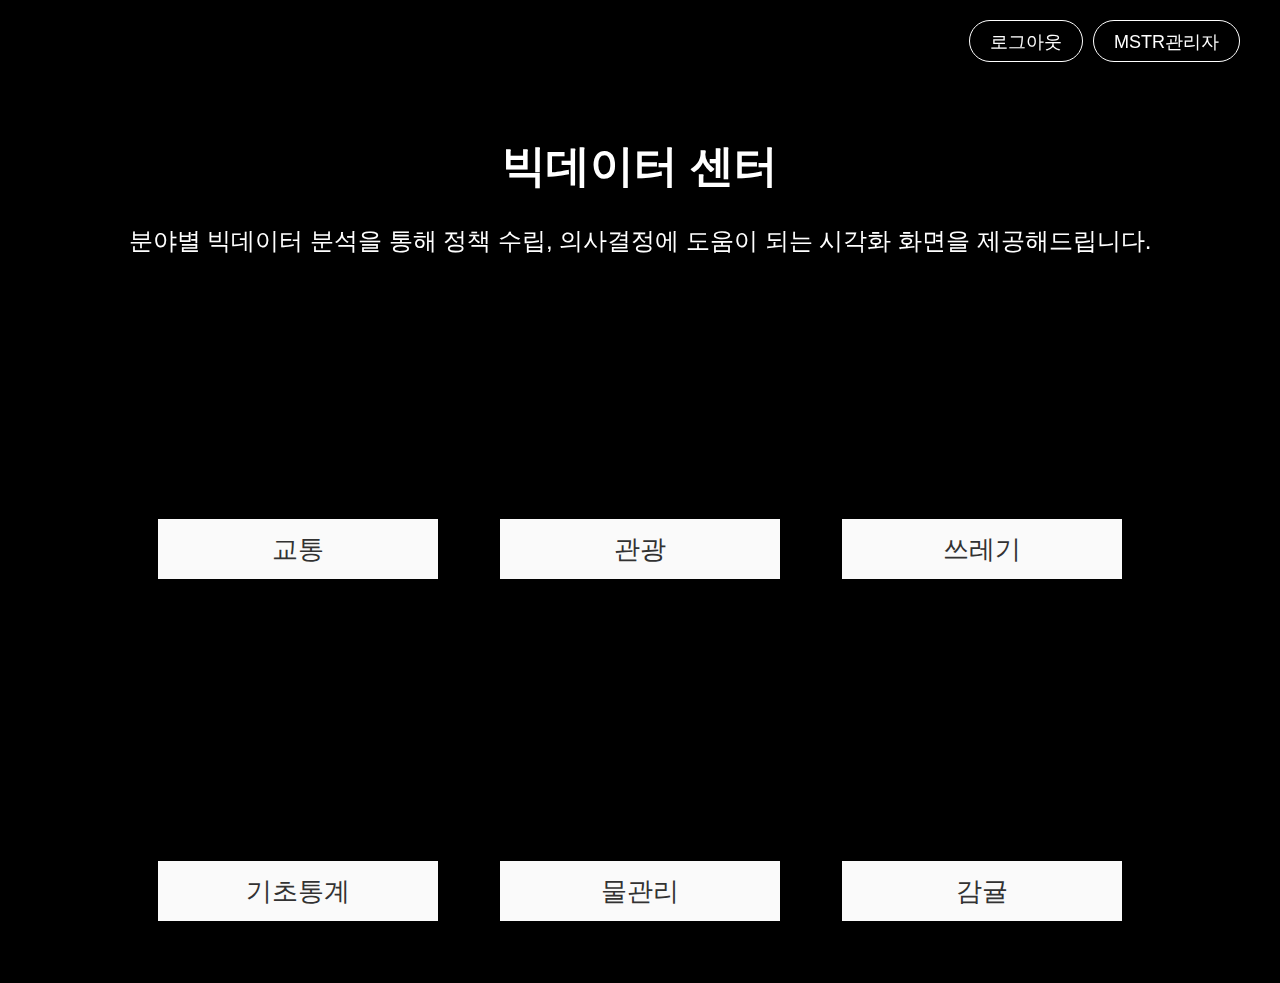
==== commit c3cd064e: "인트로 화면 메뉴 수정" ====
--- a/intro.html
+++ b/intro.html
@@ -12,128 +12,94 @@
     <script src="js/common.js"></script>
 </head>
 
-<body class="layout intro">
+<body class="intro">
     <!-- S:header -->
-    <header id="header" >
-        <div class="video">
-            <video autoplay="autoplay" muted loop="loop" >
-                <source src="images/topIntro.mp4" type="video/mp4">
-            </video>
-        </div>
-        <h1><small>제주</small>빅데이터 센터</h1>
+    <div class="video">
+        <video autoplay="autoplay" muted loop="loop" >
+            <source src="images/topIntro.mp4" type="video/mp4">
+        </video>
+    </div>
 
-        <button class="all-menu"><i class="icon-key"></i>로그아웃</button>
+    <div id="content">
+        <section class="intro">
+            <div class="container">
+                <h1><small>제주</small>빅데이터 센터</h1>
 
-    </header>
-    <!-- E:header -->
-    <!-- S:mainContent -->
-    <div id="content">
-        <aside>
-            <ul class="depth0">
-                <li>
-                    <a href=""><i class="icon-icon01"></i>교통</a>
-                    <p>통행 정보, 버스 정보 데이터의 분석 화면이 제공됩니다. 주요 버스 정보를 실시간으로 조회할 수 있습니다.</p>
-                </li>
-                <li>
-                    <a href=""><i class="icon-icon02"></i>관광</a>
-                    <p>지역별 관광객 소비 동향, 입도객 추이, WIFI 사용 정보에 대한 분석 화면이 제공됩니다.</p>
-                </li>
-                <li>
-                    <a href=""><i class="icon-icon03"></i>생활</a>
-                    <p>지역 환경에 관련한 데이터 분석 화면이 제공됩니다. 음식물 쓰레기, 종량제 봉투 판매량, 대형 폐기물 배출량을 조회할 수 있습니다.</p>
-                </li>
-                <li>
-                    <a href=""><i class="icon-icon04"></i>기초통계</a>
-                    <p>공공 행정 데이터와 관련된 데이터 분석 화면이 제공됩니다. 제주특별자치도 인구 정보, 기상정보를 조회할 수 있습니다.</p>
-                </li>
-                <li>
-                    <a href=""><i class="icon-icon05"></i>물관리</a>
-                    <p>지하수의 수위 및 수질 데이터의 분석 화면이 제공됩니다.</p>
-                </li>
-                <li>
-                    <a href=""><i class="icon-icon06"></i>감귤</a>
-                    <p>감귤 생산과 관련된 데이터 분석 화면이 제공됩니다. 감귤 생산 현황 분석정보를 조회할 수 있습니다.</p>
-                </li>
-            </ul>
-            <ul class="util">
-                <li><a href="">MSTR관리자</a></li>
-            </ul>
-        </aside>
-        <section class="data">
-            <div class="container">
-                <h2 class="sr-only">데이터영역</h2>
-                
-                <div class="infotext">
-                    분야별 빅데이터 분석을 통해 정책 수립, 의사결정에 도움이 되는 시각화 화면을 제공해드립니다.
-                </div>
+                <ul class="util-menu">
+                    <li><button>로그아웃</button></li>
+                    <li><a href="">MSTR관리자</a></li>
+                </ul>
 
 
-                <!-- 
-                    대시보드 컨텐츠
-                    12개의 그리드로 나누며,
-                    클래스명의 숫자가 사용되는 그리드 갯수를 뜻합니다.
-                -->
-                <div class="dashboard">
+                <p class="attention">분야별 빅데이터 분석을 통해 정책 수립, 의사결정에 도움이 되는 시각화 화면을 제공해드립니다.</p>
 
+                <ul class="links">
+                    <li>
+                        <h2><a href="">교통<i class="icon-right-open-big"></i></a></h2>
 
-                        <div class="grid-line">
-                            <div class="grid num06">
-                                <h3>
-                                    교통
-                                    <a href="">더보기<i class="icon-plus-circle"></i></a>
-                                </h3>
-                                <img src="images/@tmp01.png">
-                            </div>
-                            <div class="grid num06">
-                                <h3>
-                                    관광
-                                    <a href="">더보기<i class="icon-plus-circle"></i></a>
-                                </h3>
-                                <img src="images/@tmp02.png">
-                            </div>
-                        </div>
+                        <ul>
+                            <li><a href="">버스 정보 실시간 조회<i class="icon-right-open-big"></i></a></li>
+                            <li><a href="">통행정보<i class="icon-right-open-big"></i></a></li>
+                            <li><a href="">일일 운행 데이터 분석<i class="icon-right-open-big"></i></a></li>
+                            <li><a href="">실시간 도로 정보 조회<i class="icon-right-open-big"></i></a></li>
+                        </ul>
 
-                        <div class="grid-line">
-                            <div class="grid num06">
-                                <h3>
-                                    생활
-                                    <a href="">더보기<i class="icon-plus-circle"></i></a>
-                                </h3>
-                                <img src="images/@tmp03.png">
-                            </div>
-                            <div class="grid num06">
-                                <h3>
-                                    기초통계
-                                    <a href="">더보기<i class="icon-plus-circle"></i></a>
-                                </h3>
-                                <img src="images/@tmp04.png">
-                            </div>
-                        </div>
+                    </li>
+                    <li>
+                        <h2><a href="">관광<i class="icon-right-open-big"></i></a></h2>
 
-                        <div class="grid-line">
-                            <div class="grid num06">
-                                <h3>
-                                    물관리
-                                    <a href="">더보기<i class="icon-plus-circle"></i></a>
-                                </h3>
-                                <img src="images/@tmp05.png">
-                            </div>
-                            <div class="grid num06">
-                                <h3>
-                                    감귤
-                                    <a href="">더보기<i class="icon-plus-circle"></i></a>
-                                </h3>
-                                <img src="images/@tmp06.png">
-                            </div>
-                        </div>
+                        <ul>
+                            <li><a href="">지역별 관광객 소비 동향<i class="icon-right-open-big"></i></a></li>
+                            <li><a href="">입도객 추이<i class="icon-right-open-big"></i></a></li>
+                            <li><a href="">월평균 WIFI 사용 정보<i class="icon-right-open-big"></i></a></li>
+                        </ul>
 
-                </div>
-        </div>
+                    </li>
+                    <li>
+                        <h2><a href="">쓰레기<i class="icon-right-open-big"></i></a></h2>
 
+                        <ul>
+                            <li><a href="">종량제 봉투 판매량<i class="icon-right-open-big"></i></a></li>
+                            <li><a href="">대형폐기물 배출량<i class="icon-right-open-big"></i></a></li>
+                            <li><a href="">음식물 쓰레기 일일 배출량<i class="icon-right-open-big"></i></a></li>
+                            <li><a href="">일평균 종량제 배출량<i class="icon-right-open-big"></i></a></li>
+                        </ul>
 
+                    </li>
+                    <li>
+                        <h2><a href="">기초통계<i class="icon-right-open-big"></i></a></h2>
 
+                        <ul>
+                            <li><a href="">제주특별자치도 인구 정보<i class="icon-right-open-big"></i></a></li>
+                            <li><a href="">기상정보<i class="icon-right-open-big"></i></a></li>
+                            <li><a href="">일일 관광객 입도량<i class="icon-right-open-big"></i></a></li>
+                            <li><a href="">권역별 인구 통계<i class="icon-right-open-big"></i></a></li>
+                            <li><a href="">menu1<i class="icon-right-open-big"></i></a></li>
+                            <li><a href="">menu2<i class="icon-right-open-big"></i></a></li>
+                            <li><a href="">menu3<i class="icon-right-open-big"></i></a></li>
+                        </ul>
 
-                <p class="copyright">ⓒ 제주특별자치도</p>
+                    </li>
+                    <li>
+                        <h2><a href="">물관리<i class="icon-right-open-big"></i></a></h2>
+
+                        <ul>
+                            <li><a href="">지하수 수위 정보<i class="icon-right-open-big"></i></a></li>
+                            <li><a href="">일별 수질 분석 데이터<i class="icon-right-open-big"></i></a></li>
+                            <li><a href="">상하수도 관련 통계<i class="icon-right-open-big"></i></a></li>
+                        </ul>
+
+                    </li>
+                    <li>
+                        <h2><a href="">감귤<i class="icon-right-open-big"></i></a></h2>
+
+                        <ul>
+                            <li><a href="">감귤 생산 현황 분석<i class="icon-right-open-big"></i></a></li>
+                            <li><a href="">일별 감귤 생산량 통계<i class="icon-right-open-big"></i></a></li>
+                        </ul>
+
+                    </li>
+                </ul>
             </div>
         </section>
 
--- a/css/style.css
+++ b/css/style.css
@@ -1 +1 @@
-@import "normalize.css";@import "fontello.css";@font-face{font-family:'NanumSquare';src:url('../font/nanumsquarer.eot');src:url('../font/nanumsquarer.eot?#iefix') format('embedded-opentype'),url('../font/nanumsquarer.woff2') format('woff2'),url('../font/nanumsquarer.woff') format('woff'),url('../font/nanumsquarer.ttf') format('truetype'),url('../font/nanumsquarer.svg#nanumsquarerregular') format('svg');font-weight:400}@font-face{font-family:'NanumSquare';src:url('../font/nanumsquareb.eot');src:url('../font/nanumsquareb.eot?#iefix') format('embedded-opentype'),url('../font/nanumsquareb.woff2') format('woff2'),url('../font/nanumsquareb.woff') format('woff'),url('../font/nanumsquareb.ttf') format('truetype'),url('../font/nanumsquareb.svg#nanumsquarebregular') format('svg');font-weight:800}.bold{font-weight:800}.normal{font-weight:400}.center{text-align:center}.left{text-align:left}.right{text-align:right}.top{vertical-align:top}.middle{vertical-align:middle}.bottom{vertical-align:bottom}.hidden{overflow:hidden}.none{display:none}.no-list{list-style:none}.mapazero{margin:0;padding:0}.zero{font-size:0}.absolute{position:absolute}.relative{position:relative}.fixed{position:fixed}.static{position:static}.inline-block{display:inline-block}.block{display:block}.flex{display:flex;align-items:center;justify-content:center;display:-webkit-flex;-webkit-align-item:center;-webkit-justify-content:center}.full{width:100%;height:100%}.full-position{left:0;right:0;top:0;bottom:0}.pointer{cursor:pointer}.pagenation{display:inline-block;text-align:center;font-size:0;margin:1.42857143rem 0 2.14285714rem;width:100%}.pagenation a{background:#fff}.pagenation a,.pagenation strong{display:inline-block;vertical-align:top;font-size:.71428571rem;color:#555;border:1px solid #e2e2e2;width:1.57142857rem;height:1.57142857rem;line-height:1.57142857rem;margin:0 .07142857rem}@media all and (min-width:1200px){.pagenation a,.pagenation strong{font-size:14px;width:32px;height:32px;line-height:32px;margin:0 2px}}.pagenation a.jump,.pagenation strong.jump,.pagenation a.move,.pagenation strong.move{font-size:0}.pagenation a.jump i,.pagenation strong.jump i,.pagenation a.move i,.pagenation strong.move i{font-size:.71428571rem}@media all and (min-width:1200px){.pagenation a.jump i,.pagenation strong.jump i,.pagenation a.move i,.pagenation strong.move i{font-size:14px}}.pagenation a.jump,.pagenation strong.jump{width:auto;background:#efefef;padding:0 .71428571rem}.pagenation a.jump i::before,.pagenation strong.jump i::before{margin:0;padding:0;width:auto}.pagenation .active,.pagenation strong{background:#0075bc;color:#fff;font-weight:400;border-color:transparent}.ellipse{overflow:hidden;text-overflow:ellipsis;white-space:nowrap}@keyframes fade{from{background:rgba(0,0,0,0.3)}to{background:rgba(0,0,0,0.7)}}@keyframes heights{to{height:auto}}*{-webkit-box-sizing:border-box;-moz-box-sizing:border-box;box-sizing:border-box}input,select,textarea{-webkit-border-radius:0;-moz-border-radius:0;border-radius:0;-moz-background-clip:padding;-webkit-background-clip:padding-box;background-clip:padding-box}a{text-decoration:none;color:#333}html{min-width:320px;max-width:100%;font-size:14px;min-height:100%}@media (max-width:360px){html{font-size:14px}}@media (min-width:361px) and (max-width:480px){html{font-size:18px}}@media (min-width:481px){html{font-size:22px}}@media (min-width:1200px){html{font-size:14px}}body{font-family:"NanumSquare","Malgun Gothic","apple sd gothic neo",sans-serif;margin:0;padding:0}.sr-only{position:absolute !important;overflow:hidden !important;width:1px !important;height:1px !important;padding:0 !important;margin:-1px !important;clip:rect(0, 0, 0, 0) !important;border:0 !important}.sr-only-focusable:active,.sr-only-focusable:focus{position:static;height:auto;margin:0;overflow:visible;clip:auto}body.layout{min-width:1000px}body.layout .container{position:relative;display:inline-block;margin:0 auto;width:100%;height:100%;padding:0}body.layout header{font-size:0;position:relative;height:184px}body.layout header div.video{position:absolute;left:0;right:0;top:0;bottom:0;overflow:hidden}body.layout header div.video video{position:absolute;top:50%;left:50%;min-width:100%;min-height:100%;width:auto;height:auto;z-index:-100;-ms-transform:translateX(-50%) translateY(-50%);-moz-transform:translateX(-50%) translateY(-50%);-webkit-transform:translateX(-50%) translateY(-50%);transform:translateX(-50%) translateY(-50%);background-size:cover}body.layout header h1{display:inline-block;text-align:center;margin:0;padding:0;width:100px;height:134px;font-size:16px;color:#fff}body.layout header h1.theme01{background:#f7b900}body.layout header h1.theme02{background:#B5945E}body.layout header h1.theme03{background:#91bc00}body.layout header h1.theme04{background:#00c2e8}body.layout header h1.theme05{background:#6464FF}body.layout header h1.theme06{background:#ff7f00}body.layout header h1 small{display:block;font-size:0;margin:36px auto 10px;width:70px;height:28px;background:url("../images/logo.svg") no-repeat center / 100% auto}body.layout header div.navigation{position:relative;display:inline-block;vertical-align:top;width:calc(100% - 100px);height:134px;padding:38px 0 0 50px}body.layout header div.navigation ul{display:inline-block;position:relative;margin:0;padding:0;list-style:none;font-size:0;z-index:10}body.layout header div.navigation ul li{display:inline-block;line-height:1;position:relative;vertical-align:top;height:58px;padding:0 50px 0 0}body.layout header div.navigation ul li a{color:#fff}body.layout header div.navigation ul li i{font-size:14px;position:absolute;right:14px;top:20px;color:#fff;-webkit-opacity:.6;-moz-opacity:.6;opacity:.6}body.layout header div.navigation ul li.home{padding:0 50px 0 58px}body.layout header div.navigation ul li.home a{display:block;position:absolute;left:0;top:-4px;width:58px;height:58px}body.layout header div.navigation ul li.home.theme01 a{background:url("../images/home01.svg") no-repeat center / 100% auto}body.layout header div.navigation ul li.home.theme02 a{background:url("../images/home02.svg") no-repeat center / 100% auto}body.layout header div.navigation ul li.home.theme03 a{background:url("../images/home03.svg") no-repeat center / 100% auto}body.layout header div.navigation ul li.home.theme04 a{background:url("../images/home04.svg") no-repeat center / 100% auto}body.layout header div.navigation ul li.home.theme05 a{background:url("../images/home05.svg") no-repeat center / 100% auto}body.layout header div.navigation ul li.home.theme06 a{background:url("../images/home06.svg") no-repeat center / 100% auto}body.layout header div.navigation ul li.depth1{font-size:42px;padding-top:8px}body.layout header div.navigation ul li.depth2{font-size:30px;padding-top:14px}body.layout header div.navigation ul li:last-child i{display:none}body.layout header button.all-menu{position:absolute;right:20px;bottom:70px;background:none;border:1px solid rgba(255,255,255,0.6);padding:10px 20px;border-radius:12px;cursor:pointer;font-size:17px;color:#fff}body.layout header button.all-menu i{margin-right:4px}body.layout header nav#main-menu{position:relative;z-index:900;background:rgba(0,0,0,0.5);max-height:50px;min-height:50px;overflow:hidden;-webkit-transition:all .1s ease;-moz-transition:all .1s ease;-o-transition:all .1s ease;-ms-transition:all .1s ease;transition:all .1s ease}body.layout header nav#main-menu::before{content:"";display:block;position:absolute;left:0;right:0;top:50px;bottom:0;background:#222}body.layout header nav#main-menu.active{max-height:1000px;position:absolute;left:0;right:0;-webkit-transition:all .1s ease;-moz-transition:all .1s ease;-o-transition:all .1s ease;-ms-transition:all .1s ease;transition:all .1s ease;-webkit-box-shadow:0 2px 2px 0 rgba(0,0,0,0.25);-moz-box-shadow:0 2px 2px 0 rgba(0,0,0,0.25);box-shadow:0 2px 2px 0 rgba(0,0,0,0.25)}body.layout header nav#main-menu>ul{margin:0;padding:0;list-style:none;display:inline-block;width:100%;line-height:50px}body.layout header nav#main-menu>ul>li{vertical-align:top;display:inline-block;position:relative}body.layout header nav#main-menu>ul>li>a{display:block;text-align:center;width:170px;font-size:18px;color:#fff}body.layout header nav#main-menu>ul>li>a.active{background:#555}body.layout header nav#main-menu>ul>li.home>a{width:100px;background:#333}body.layout header nav#main-menu>ul>li ul{list-style:none;margin:0;padding:0;font-size:16px;border-left:1px solid #555;line-height:1}body.layout header nav#main-menu>ul>li ul li a{display:block;padding:20px;color:#fff;-webkit-transition:all .1s ease;-moz-transition:all .1s ease;-o-transition:all .1s ease;-ms-transition:all .1s ease;transition:all .1s ease}body.layout header nav#main-menu>ul>li ul li a:hover{background:#000;padding:20px 20px 20px 26px;-webkit-transition:all .1s ease;-moz-transition:all .1s ease;-o-transition:all .1s ease;-ms-transition:all .1s ease;transition:all .1s ease}body.layout header nav#main-menu button{display:none}body.layout header.fix{position:fixed;left:0;right:0;top:0;z-index:2000;height:50px}body.layout header.fix h1{position:absolute;left:0;top:0;width:200px;height:50px;line-height:50px;z-index:1000}body.layout header.fix h1 small{display:inline-block;margin:6px 10px 0 0}body.layout header.fix video{display:none}body.layout header.fix .navigation{display:none}body.layout header.fix button.all-menu{top:10px;z-index:100}body.layout header.fix button.all-menu i{font-size:32px}body.layout header.fix nav#main-menu{position:absolute;right:0;left:0;top:0;padding-left:200px;background:#646464}body.layout #header.fix+div#content{margin-top:50px}body.layout #header.fix+div#content aside{position:relative;z-index:400}body.layout #header.fix+div#content aside ul.depth0{position:fixed;top:50px;left:0;width:100px}body.layout #header.fix+div#content aside ul.util{position:fixed;top:698px;left:0;width:100px}body.layout.intro #header{height:360px}body.layout.intro #header h1{width:100%;height:360px;font-size:42px;background:rgba(0,0,0,0.5)}body.layout.intro #header h1 small{width:180px;height:72px;margin:100px auto 20px;-webkit-opacity:.6;-moz-opacity:.6;opacity:.6}body.layout.intro #header h1::before{content:"";display:block;position:absolute;left:50%;top:70px;margin-left:-200px;width:400px;height:200px;border:1px solid rgba(255,255,255,0.4)}body.layout div#content{background:#ebebeb;font-size:0}body.layout div#content aside{display:inline-block;width:100px;font-size:16px}body.layout div#content aside ul.depth0{display:inline-block;margin:0;padding:0;list-style:none;width:100%}body.layout div#content aside ul.depth0 li{position:relative}body.layout div#content aside ul.depth0 li a{display:block;text-align:center;padding:20px 0;background:#f4f4f4;height:108px}body.layout div#content aside ul.depth0 li a i{display:block;color:#aaa;font-size:42px;width:100%}body.layout div#content aside ul.depth0 li a:hover{background:#333;color:#fff}body.layout div#content aside ul.depth0 li a:hover i.icon-icon01{color:#f7b900}body.layout div#content aside ul.depth0 li a:hover i.icon-icon02{color:#B5945E}body.layout div#content aside ul.depth0 li a:hover i.icon-icon03{color:#91bc00}body.layout div#content aside ul.depth0 li a:hover i.icon-icon04{color:#00c2e8}body.layout div#content aside ul.depth0 li a:hover i.icon-icon05{color:#6464FF}body.layout div#content aside ul.depth0 li a:hover i.icon-icon06{color:#ff7f00}body.layout div#content aside ul.depth0 li p{display:inline-block;margin:0;white-space:nowrap;z-index:600;background:#000;position:absolute;left:100px;max-width:0;line-height:108px;top:0;height:108px;padding:0;-webkit-transition:all .2s ease;-moz-transition:all .2s ease;-o-transition:all .2s ease;-ms-transition:all .2s ease;transition:all .2s ease;overflow:hidden;color:#fff;border-radius:0 20px 20px 0;-webkit-opacity:0;-moz-opacity:0;opacity:0}body.layout div#content aside ul.depth0 li p::before{content:"";position:absolute;z-index:700;display:block;left:0;top:44px;border:10px solid transparent;border-left-color:#333}body.layout div#content aside ul.depth0 li a:hover+p{padding:0 30px;max-width:2000px;-webkit-opacity:1;-moz-opacity:1;opacity:1;-webkit-transition:all .2s ease;-moz-transition:all .2s ease;-o-transition:all .2s ease;-ms-transition:all .2s ease;transition:all .2s ease}body.layout div#content aside ul.util{margin:0;list-style:none;padding:20px 10px;font-size:14px}body.layout div#content aside ul.util li{padding-bottom:10px}body.layout div#content aside ul.util li a{display:block;-webkit-transition:all .1s ease;-moz-transition:all .1s ease;-o-transition:all .1s ease;-ms-transition:all .1s ease;transition:all .1s ease;color:#555}body.layout div#content aside ul.util li a:hover{color:#000;padding:6px 0 0 0;-webkit-transition:all .1s ease;-moz-transition:all .1s ease;-o-transition:all .1s ease;-ms-transition:all .1s ease;transition:all .1s ease}body.layout div#content section.data{display:inline-block;vertical-align:top;background:#E0E0E0;width:calc(100% - 100px);min-height:calc(100vh - 184px);padding:30px}body.layout div#content section.data div.infotext{font-size:20px;margin:-30px -30px 30px;text-align:center;background:#555;padding:30px 20px;color:#fff}body.layout div#content section.data div.content{background:#fff;padding:20px;font-size:14px;border-radius:10px;margin:0 5px 20px;-webkit-box-shadow:0 2px 2px 0 rgba(0,0,0,0.25);-moz-box-shadow:0 2px 2px 0 rgba(0,0,0,0.25);box-shadow:0 2px 2px 0 rgba(0,0,0,0.25)}body.layout div#content section.data div.dashboard div.grid-line{margin-bottom:20px;white-space:nowrap}body.layout div#content section.data div.dashboard div.grid-line div.grid{vertical-align:top;display:inline-block;white-space:normal;background:#fff;padding:20px;font-size:14px;border-radius:10px;height:390px;-webkit-box-shadow:0 2px 2px 0 rgba(0,0,0,0.25);-moz-box-shadow:0 2px 2px 0 rgba(0,0,0,0.25);box-shadow:0 2px 2px 0 rgba(0,0,0,0.25);margin:0 5px;text-align:center}body.layout div#content section.data div.dashboard div.grid-line div.grid.num01{width:calc((100% - 120px) / 12)}body.layout div#content section.data div.dashboard div.grid-line div.grid.num02{width:calc((100% - 60px) / 6)}body.layout div#content section.data div.dashboard div.grid-line div.grid.num03{width:calc((100% - 40px) / 4)}body.layout div#content section.data div.dashboard div.grid-line div.grid.num04{width:calc((100% - 30px) / 3)}body.layout div#content section.data div.dashboard div.grid-line div.grid.num06{width:calc((100% - 20px) / 2)}body.layout div#content section.data div.dashboard div.grid-line div.grid h3{font-weight:400;text-align:left;position:relative;font-size:18px;margin:0 0 10px;border-bottom:1px solid #eee;padding:0 0 10px}body.layout div#content section.data div.dashboard div.grid-line div.grid h3 a{font-size:0;position:absolute;right:0;color:#999}body.layout div#content section.data div.dashboard div.grid-line div.grid h3 a i{font-size:18px}body.layout div#content section.data p.copyright{font-size:14px}+@import "normalize.css";@import "fontello.css";@font-face{font-family:'NanumSquare';src:url('../font/nanumsquarer.eot');src:url('../font/nanumsquarer.eot?#iefix') format('embedded-opentype'),url('../font/nanumsquarer.woff2') format('woff2'),url('../font/nanumsquarer.woff') format('woff'),url('../font/nanumsquarer.ttf') format('truetype'),url('../font/nanumsquarer.svg#nanumsquarerregular') format('svg');font-weight:400}@font-face{font-family:'NanumSquare';src:url('../font/nanumsquareb.eot');src:url('../font/nanumsquareb.eot?#iefix') format('embedded-opentype'),url('../font/nanumsquareb.woff2') format('woff2'),url('../font/nanumsquareb.woff') format('woff'),url('../font/nanumsquareb.ttf') format('truetype'),url('../font/nanumsquareb.svg#nanumsquarebregular') format('svg');font-weight:800}.bold{font-weight:800}.normal{font-weight:400}.center{text-align:center}.left{text-align:left}.right{text-align:right}.top{vertical-align:top}.middle{vertical-align:middle}.bottom{vertical-align:bottom}.hidden{overflow:hidden}.none{display:none}.no-list{list-style:none}.mapazero{margin:0;padding:0}.zero{font-size:0}.absolute{position:absolute}.relative{position:relative}.fixed{position:fixed}.static{position:static}.inline-block{display:inline-block}.block{display:block}.flex{display:flex;align-items:center;justify-content:center;display:-webkit-flex;-webkit-align-item:center;-webkit-justify-content:center}.full{width:100%;height:100%}.full-position{left:0;right:0;top:0;bottom:0}.pointer{cursor:pointer}.pagenation{display:inline-block;text-align:center;font-size:0;margin:1.42857143rem 0 2.14285714rem;width:100%}.pagenation a{background:#fff}.pagenation a,.pagenation strong{display:inline-block;vertical-align:top;font-size:.71428571rem;color:#555;border:1px solid #e2e2e2;width:1.57142857rem;height:1.57142857rem;line-height:1.57142857rem;margin:0 .07142857rem}@media all and (min-width:1200px){.pagenation a,.pagenation strong{font-size:14px;width:32px;height:32px;line-height:32px;margin:0 2px}}.pagenation a.jump,.pagenation strong.jump,.pagenation a.move,.pagenation strong.move{font-size:0}.pagenation a.jump i,.pagenation strong.jump i,.pagenation a.move i,.pagenation strong.move i{font-size:.71428571rem}@media all and (min-width:1200px){.pagenation a.jump i,.pagenation strong.jump i,.pagenation a.move i,.pagenation strong.move i{font-size:14px}}.pagenation a.jump,.pagenation strong.jump{width:auto;background:#efefef;padding:0 .71428571rem}.pagenation a.jump i::before,.pagenation strong.jump i::before{margin:0;padding:0;width:auto}.pagenation .active,.pagenation strong{background:#0075bc;color:#fff;font-weight:400;border-color:transparent}.ellipse{overflow:hidden;text-overflow:ellipsis;white-space:nowrap}@keyframes fade{from{background:rgba(0,0,0,0.3)}to{background:rgba(0,0,0,0.7)}}@keyframes heights{to{height:auto}}*{-webkit-box-sizing:border-box;-moz-box-sizing:border-box;box-sizing:border-box}input,select,textarea{-webkit-border-radius:0;-moz-border-radius:0;border-radius:0;-moz-background-clip:padding;-webkit-background-clip:padding-box;background-clip:padding-box}a{text-decoration:none;color:#333}html{min-width:320px;max-width:100%;font-size:14px;min-height:100%}@media (max-width:360px){html{font-size:14px}}@media (min-width:361px) and (max-width:480px){html{font-size:18px}}@media (min-width:481px){html{font-size:22px}}@media (min-width:1200px){html{font-size:14px}}body{font-family:"NanumSquare","Malgun Gothic","apple sd gothic neo",sans-serif;margin:0;padding:0}.sr-only{position:absolute !important;overflow:hidden !important;width:1px !important;height:1px !important;padding:0 !important;margin:-1px !important;clip:rect(0, 0, 0, 0) !important;border:0 !important}.sr-only-focusable:active,.sr-only-focusable:focus{position:static;height:auto;margin:0;overflow:visible;clip:auto}body.cmslogin{background:url("../images/login_bg.jpg") no-repeat center / cover;display:flex;align-items:center;justify-content:center;display:-webkit-flex;-webkit-align-item:center;-webkit-justify-content:center;position:absolute;left:0;right:0;top:0;bottom:0}body.cmslogin fieldset{border:none;border-radius:15px;width:520px;height:540px;box-shadow:.25px .25px 20px rgba(0,0,0,0.2);display:flex;align-items:center;justify-content:center;display:-webkit-flex;-webkit-align-item:center;-webkit-justify-content:center;text-align:center;flex-direction:column;background:rgba(0,0,0,0.05)}body.cmslogin fieldset h1{display:inline-block;margin:0;padding:0;text-align:center;color:#0c2738;width:100%;font-size:46px;margin:80px 0 40px;font-weight:600}body.cmslogin fieldset h1::before{content:"";display:block;font-size:0;background:url("../images/logo2.svg") no-repeat center / 80% auto;width:180px;height:72px;margin:40px auto 10px}body.cmslogin fieldset label{display:none}body.cmslogin fieldset input{display:block;width:346px;height:60px;line-height:70px;border-radius:5px;border:none;margin:0 auto 4px;background:#3d6884;-webkit-box-shadow:inset 0 1px .5px .5px rgba(0,0,0,0.5);-moz-box-shadow:inset 0 1px .5px .5px rgba(0,0,0,0.5);box-shadow:inset 0 1px .5px .5px rgba(0,0,0,0.5);padding:0 0 0 20px;font-size:16px;color:#fff}body.cmslogin fieldset input::-webkit-input-placeholder{font-size:18px;color:#fff}body.cmslogin fieldset input:-moz-placeholder{font-size:18px;color:#fff}body.cmslogin fieldset input::-ms-input-placeholder{font-size:18px;color:#fff}body.cmslogin fieldset button{display:inline-block;width:346px;line-height:60px;border:none;border-radius:5px;margin:0 auto;background-color:#138bc9;background:-webkit-linear-gradient(top, #138bc9, #117dc1, #0f6db9);background:-moz-linear-gradient(top, #138bc9, #117dc1, #0f6db9);background:-ms-linear-gradient(top, #138bc9, #117dc1, #0f6db9);background:-o-linear-gradient(top, #138bc9, #117dc1, #0f6db9);border-top:1px solid #fff;color:#fff;font-size:22px;margin-top:10px;font-weight:400;cursor:pointer;-webkit-box-shadow:inset 0 -1px 1px 1px rgba(0,0,0,0.4);-moz-box-shadow:inset 0 -1px 1px 1px rgba(0,0,0,0.4);box-shadow:inset 0 -1px 1px 1px rgba(0,0,0,0.4)}body.siteMap{background:url("../images/site-bg.jpg") no-repeat center center fixed;-webkit-background-size:cover;-moz-background-size:cover;-o-background-size:cover;background-size:cover;height:100%}body.siteMap div#content div.site .container{width:1200px;margin:0 auto;padding:0;position:relative}body.siteMap div#content div.site .container div.s_logo{padding-top:15px;position:relative}body.siteMap div#content div.site .container div.s_logo h1{font-size:0;left:-30px;width:350px;position:absolute;height:45px;display:block;margin:0;padding:0;background:url("../images/bigdata.png") no-repeat center / 80% auto}body.siteMap div#content div.site .container ul.util-menu{position:absolute;right:0;top:15px;list-style:none;margin:0;padding:0}body.siteMap div#content div.site .container ul.util-menu li{display:inline-block;margin-left:6px;vertical-align:top}body.siteMap div#content div.site .container ul.util-menu li a{display:block;margin:0;padding:0;color:#fff;border:1px solid #fff;background:#404040;height:45px;line-height:45px;padding:0 20px;border-radius:21px;font-size:16px;cursor:pointer;box-shadow:0 2px rgba(0,0,0,0.08)}body.siteMap div#content div.site .container ul.util-menu li a:hover{background:#fff;color:#333}body.siteMap div#content div.site .container ul.util-menu li a i{font-size:15px;margin-right:5px;vertical-align:top}body.siteMap div#content div.site .container div.menu{margin:0;padding:0;list-style:none;margin-top:80px}body.siteMap div#content div.site .container div.menu div.menu-wrap{position:relative;padding-left:130px;margin-bottom:30px}body.siteMap div#content div.site .container div.menu div.menu-wrap h2.title{position:absolute;z-index:999;left:0;margin:0;display:flex;align-items:center;justify-content:center;display:-webkit-flex;-webkit-align-item:center;-webkit-justify-content:center;width:130px;height:100%;color:#ffffff;font-size:22px;box-shadow:0 4px rgba(0,0,0,0.08)}body.siteMap div#content div.site .container div.menu div.menu-wrap h2.title img{position:absolute;top:8px;left:8px;z-index:-1}body.siteMap div#content div.site .container div.menu div.menu-wrap h2.title.n1{background:#F7B900}body.siteMap div#content div.site .container div.menu div.menu-wrap h2.title.n2{background:#B5945E}body.siteMap div#content div.site .container div.menu div.menu-wrap h2.title.n3{background:#91BC00}body.siteMap div#content div.site .container div.menu div.menu-wrap h2.title.n4{background:#00C2E8}body.siteMap div#content div.site .container div.menu div.menu-wrap h2.title.n5{background:#6464FF}body.siteMap div#content div.site .container div.menu div.menu-wrap h2.title.n6{background:#FF7F00}body.siteMap div#content div.site .container div.menu div.menu-wrap dl{display:inline-block;font-size:0;margin:0;width:100%;height:100%;background:#ffffff;box-shadow:0 4px rgba(0,0,0,0.08)}body.siteMap div#content div.site .container div.menu div.menu-wrap dl::before{content:"";display:block;clear:both}body.siteMap div#content div.site .container div.menu div.menu-wrap dl dt{position:relative;z-index:99;color:#222222;font-weight:600;float:left;text-align:left;padding:14px 0 0 10px;width:160px;font-size:17px;border-top:.5px solid #ccc}body.siteMap div#content div.site .container div.menu div.menu-wrap dl dt:nth-of-type(1){border-top:none}body.siteMap div#content div.site .container div.menu div.menu-wrap dl dt small{display:block;margin-top:3px;font-size:14px}body.siteMap div#content div.site .container div.menu div.menu-wrap dl dt i{position:absolute;top:14px;right:10px;font-size:14px;color:#BBBBBB}body.siteMap div#content div.site .container div.menu div.menu-wrap dl dd{position:relative;display:block;margin:0;padding:0;width:100%;border-top:.5px solid #ccc;border-left:.5px solid #ccc;padding-left:160px;min-height:68px}body.siteMap div#content div.site .container div.menu div.menu-wrap dl dd::before{content:"";display:block;position:absolute;left:0;top:0;bottom:0;background-color:#f2f2f2;width:160px}body.siteMap div#content div.site .container div.menu div.menu-wrap dl dd:nth-of-type(1){border-top:none}body.siteMap div#content div.site .container div.menu div.menu-wrap dl dd ul{text-align:left;margin:0;padding:0;list-style:none;width:100%;padding:14px 0 14px 20px}body.siteMap div#content div.site .container div.menu div.menu-wrap dl dd ul li{display:inline-block;margin-bottom:8px}body.siteMap div#content div.site .container div.menu div.menu-wrap dl dd ul li a{display:inline-block;font-size:15px;margin-right:14px;color:#555555}body.siteMap div#content div.site .container div.menu div.menu-wrap dl dd ul li a:hover{text-decoration:underline;color:#222}body.intro{background:#000}body.intro div.video{position:fixed;left:0;right:0;top:0;bottom:0;overflow:hidden;-webkit-opacity:.8;-moz-opacity:.8;opacity:.8}body.intro div.video video{display:block;position:absolute;top:50%;left:50%;min-width:100%;min-height:100%;width:auto;height:auto;z-index:-100;-ms-transform:translateX(-50%) translateY(-50%);-moz-transform:translateX(-50%) translateY(-50%);-webkit-transform:translateX(-50%) translateY(-50%);transform:translateX(-50%) translateY(-50%);background-size:cover}body.intro div#content section.intro{text-align:center}body.intro div#content section.intro div.container{position:relative;display:inline-block;margin:0 auto;width:1200px;height:100%;padding:0}body.intro div#content section.intro div.container h1{text-align:center;font-size:44px;color:#fff}body.intro div#content section.intro div.container h1 small{display:block;font-size:0;background:url("../images/logo2.svg") no-repeat center / 100% auto;width:122px;height:49px;margin:68px auto 20px}body.intro div#content section.intro div.container ul.util-menu{position:absolute;right:0;top:20px;list-style:none;margin:0;padding:0}body.intro div#content section.intro div.container ul.util-menu li{display:inline-block;margin-left:6px;vertical-align:top}body.intro div#content section.intro div.container ul.util-menu li a,body.intro div#content section.intro div.container ul.util-menu li button{display:block;margin:0;padding:0;color:#fff;border:1px solid #fff;background:none;height:42px;line-height:42px;padding:0 20px;border-radius:21px;font-size:18px}body.intro div#content section.intro div.container ul.util-menu li a:hover,body.intro div#content section.intro div.container ul.util-menu li button:hover{background:#fff;color:#333}body.intro div#content section.intro div.container p.attention{font-size:24px;color:#fff;margin:20px 0 42px}body.intro div#content section.intro div.container ul.links{padding:0;margin:0 auto;list-style:none;font-size:0;width:964px}body.intro div#content section.intro div.container ul.links>li{display:inline-block;vertical-align:top;font-size:15px;width:280px;height:280px;margin:0 62px 62px 0;overflow:hidden}body.intro div#content section.intro div.container ul.links>li:nth-child(3n){margin-right:0}body.intro div#content section.intro div.container ul.links>li:nth-child(1){background:url("../images/intro-01.svg") no-repeat center / 100% 100%}body.intro div#content section.intro div.container ul.links>li:nth-child(2){background:url("../images/intro-02.svg") no-repeat center / 100% 100%}body.intro div#content section.intro div.container ul.links>li:nth-child(3){background:url("../images/intro-03.svg") no-repeat center / 100% 100%}body.intro div#content section.intro div.container ul.links>li:nth-child(4){background:url("../images/intro-04.svg") no-repeat center / 100% 100%}body.intro div#content section.intro div.container ul.links>li:nth-child(5){background:url("../images/intro-05.svg") no-repeat center / 100% 100%}body.intro div#content section.intro div.container ul.links>li:nth-child(6){background:url("../images/intro-06.svg") no-repeat center / 100% 100%}body.intro div#content section.intro div.container ul.links>li h2{margin:0;height:60px;line-height:60px;background:#fff;margin-top:220px;font-size:26px;font-weight:400;-webkit-opacity:.98;-moz-opacity:.98;opacity:.98;-webkit-transition:all .1s ease;-moz-transition:all .1s ease;-o-transition:all .1s ease;-ms-transition:all .1s ease;transition:all .1s ease}body.intro div#content section.intro div.container ul.links>li h2 a{position:relative;padding-right:0;-webkit-transition:all .1s ease;-moz-transition:all .1s ease;-o-transition:all .1s ease;-ms-transition:all .1s ease;transition:all .1s ease}body.intro div#content section.intro div.container ul.links>li h2 a i{position:absolute;display:inline-block;right:0;top:-2px;display:none;width:0;overflow:hidden;font-size:20px;-webkit-transition:all .1s ease;-moz-transition:all .1s ease;-o-transition:all .1s ease;-ms-transition:all .1s ease;transition:all .1s ease}body.intro div#content section.intro div.container ul.links>li h2 a:hover{padding-right:30px;-webkit-transition:all .1s ease;-moz-transition:all .1s ease;-o-transition:all .1s ease;-ms-transition:all .1s ease;transition:all .1s ease}body.intro div#content section.intro div.container ul.links>li h2 a:hover i{display:inline-block;width:30px;-webkit-transition:all .1s ease;-moz-transition:all .1s ease;-o-transition:all .1s ease;-ms-transition:all .1s ease;transition:all .1s ease}body.intro div#content section.intro div.container ul.links>li ul{display:inline-block;width:100%;-webkit-opacity:.95;-moz-opacity:.95;opacity:.95;background:#fff;min-height:270px;list-style:none;margin:0;text-align:left;padding:0 40px}body.intro div#content section.intro div.container ul.links>li ul li a{color:#666;position:relative;display:block;padding:3.5px 0;margin:3px 0;border-bottom:1px solid transparent}body.intro div#content section.intro div.container ul.links>li ul li a::before{content:"·";padding:0 4px 0 0}body.intro div#content section.intro div.container ul.links>li ul li a i{display:none;position:absolute;right:0;top:6px;font-size:12px;color:#B8B8B8}body.intro div#content section.intro div.container ul.links>li ul li a:hover{color:#222;border-color:#222}body.intro div#content section.intro div.container ul.links>li ul li a:hover i{display:block}body.intro div#content section.intro div.container ul.links>li.open h2{margin-top:10px;padding-top:14px;line-height:38px;height:60px;-webkit-opacity:.95;-moz-opacity:.95;opacity:.95;font-size:28px;-webkit-transition:all .1s ease;-moz-transition:all .1s ease;-o-transition:all .1s ease;-ms-transition:all .1s ease;transition:all .1s ease}body.intro div#content section.intro div.container ul.links>li.open:nth-child(1) h2 a{color:#F7B900}body.intro div#content section.intro div.container ul.links>li.open:nth-child(2) h2 a{color:#B5945E}body.intro div#content section.intro div.container ul.links>li.open:nth-child(3) h2 a{color:#91BC00}body.intro div#content section.intro div.container ul.links>li.open:nth-child(4) h2 a{color:#00C2E8}body.intro div#content section.intro div.container ul.links>li.open:nth-child(5) h2 a{color:#6464FF}body.intro div#content section.intro div.container ul.links>li.open:nth-child(6) h2 a{color:#FF7F00}body.layout{min-width:1000px}body.layout .container{position:relative;display:inline-block;margin:0 auto;width:100%;height:100%;padding:0}body.layout header{font-size:0;position:relative;height:50px}body.layout header.theme01{background:#f7b900}body.layout header.theme02{background:#B5945E}body.layout header.theme03{background:#91bc00}body.layout header.theme04{background:#00c2e8}body.layout header.theme05{background:#6464FF}body.layout header.theme06{background:#ff7f00}body.layout header div.video{position:absolute;left:0;right:0;top:0;bottom:0;overflow:hidden}body.layout header div.video video{display:none;position:absolute;top:50%;left:50%;min-width:100%;min-height:100%;width:auto;height:auto;z-index:-100;-ms-transform:translateX(-50%) translateY(-50%);-moz-transform:translateX(-50%) translateY(-50%);-webkit-transform:translateX(-50%) translateY(-50%);transform:translateX(-50%) translateY(-50%);background-size:cover}body.layout header h1{position:absolute;left:0;top:0;width:100px;height:100px;line-height:50px;z-index:1000;display:inline-block;margin:0;padding:0;text-align:center;font-size:16px;color:#fff}body.layout header h1.theme01{background:#f7b900}body.layout header h1.theme02{background:#B5945E}body.layout header h1.theme03{background:#91bc00}body.layout header h1.theme04{background:#00c2e8}body.layout header h1.theme05{background:#6464FF}body.layout header h1.theme06{background:#ff7f00}body.layout header h1 small{display:block;margin:16px auto 0;font-size:0;width:70px;height:28px;background:url("../images/logo.svg") no-repeat center / 100% auto}body.layout header div.navigation{position:relative;display:inline-block;vertical-align:top;background:rgba(0,0,0,0.6);width:100%;height:50px;padding:4px 0 0 120px}body.layout header div.navigation ul{display:inline-block;position:relative;margin:0;padding:0;list-style:none;font-size:0;z-index:10}body.layout header div.navigation ul li{display:inline-block;line-height:1;position:relative;vertical-align:top;height:48px;padding:0 50px 0 0;color:#fff}body.layout header div.navigation ul li a{color:#fff}body.layout header div.navigation ul li i{font-size:14px;position:absolute;right:14px;top:12px;color:#fff;-webkit-opacity:.6;-moz-opacity:.6;opacity:.6}body.layout header div.navigation ul li.home{padding:0 30px 0 58px}body.layout header div.navigation ul li.home a{display:block;position:absolute;left:0;top:0px;width:36px;height:36px}body.layout header div.navigation ul li.home.theme01 a{background:url("../images/home01.svg") no-repeat center / 100% auto}body.layout header div.navigation ul li.home.theme02 a{background:url("../images/home02.svg") no-repeat center / 100% auto}body.layout header div.navigation ul li.home.theme03 a{background:url("../images/home03.svg") no-repeat center / 100% auto}body.layout header div.navigation ul li.home.theme04 a{background:url("../images/home04.svg") no-repeat center / 100% auto}body.layout header div.navigation ul li.home.theme05 a{background:url("../images/home05.svg") no-repeat center / 100% auto}body.layout header div.navigation ul li.home.theme06 a{background:url("../images/home06.svg") no-repeat center / 100% auto}body.layout header div.navigation ul li.depth1{font-size:20px;padding-top:8px}body.layout header div.navigation ul li.depth2{font-size:20px;padding-top:8px}body.layout header div.navigation ul li:last-child i{display:none}body.layout header div.util{display:inline-block;position:absolute;z-index:1100;right:10px;top:8px}body.layout header button.all-menu,body.layout header a.util{display:inline-block;background:none;border:1px solid rgba(255,255,255,0.4);padding:7px 20px;margin-right:4px;border-radius:12px;cursor:pointer;font-size:17px;color:#fff}body.layout header button.all-menu i,body.layout header a.util i{margin-right:4px}body.layout header nav#main-menu{position:relative;margin-left:100px;z-index:900;background:#222;max-height:50px;min-height:50px;overflow:hidden;-webkit-transition:all .1s ease;-moz-transition:all .1s ease;-o-transition:all .1s ease;-ms-transition:all .1s ease;transition:all .1s ease}body.layout header nav#main-menu::before{content:"";display:block;position:absolute;left:0;right:0;top:50px;bottom:0;background:#222}body.layout header nav#main-menu>ul{margin:0;padding:0;list-style:none;display:inline-block;width:100%;line-height:50px}body.layout header nav#main-menu>ul>li{vertical-align:top;display:inline-block;position:relative}body.layout header nav#main-menu>ul>li>a{display:block;text-align:center;width:170px;font-size:18px;color:#fff}body.layout header nav#main-menu>ul>li>a.active{background:#555}body.layout header nav#main-menu>ul>li.home{display:none}body.layout header nav#main-menu>ul>li.home>a{width:100px;background:#111}body.layout header nav#main-menu>ul>li ul{list-style:none;margin:0;padding:0;font-size:16px;border-left:1px solid #555;line-height:1}body.layout header nav#main-menu>ul>li ul li a{display:block;padding:10px 20px;color:#fff;-webkit-transition:all .1s ease;-moz-transition:all .1s ease;-o-transition:all .1s ease;-ms-transition:all .1s ease;transition:all .1s ease}body.layout header nav#main-menu>ul>li ul li a:hover{background:#000;padding:10px 20px 10px 26px;-webkit-transition:all .1s ease;-moz-transition:all .1s ease;-o-transition:all .1s ease;-ms-transition:all .1s ease;transition:all .1s ease}body.layout header nav#main-menu.active{max-height:1000px;position:absolute;left:0;right:0;-webkit-transition:all .1s ease;-moz-transition:all .1s ease;-o-transition:all .1s ease;-ms-transition:all .1s ease;transition:all .1s ease;-webkit-box-shadow:0 2px 2px 0 rgba(0,0,0,0.25);-moz-box-shadow:0 2px 2px 0 rgba(0,0,0,0.25);box-shadow:0 2px 2px 0 rgba(0,0,0,0.25)}body.layout header nav#main-menu button{display:none}body.layout header.fix{position:fixed;left:0;right:0;top:0;z-index:2000;height:50px}body.layout header.fix h1{position:absolute;left:0;top:0;width:200px;height:50px;line-height:50px;z-index:1000}body.layout header.fix h1 small{display:inline-block;vertical-align:top;margin:6px 10px 0 0}body.layout header.fix video{display:none}body.layout header.fix .navigation{display:none}body.layout header.fix button.all-menu{top:10px;z-index:100}body.layout header.fix button.all-menu i{font-size:32px}body.layout header.fix nav#main-menu{position:absolute;right:0;left:0;top:0;padding-left:100px;background:#222}body.layout header.fix nav#main-menu li.home{display:inline-block}body.layout #header.fix+div#content aside{position:relative;z-index:400}body.layout #header.fix+div#content aside ul.depth0{position:fixed;top:50px;left:0;width:100px}body.layout #header.fix+div#content aside ul.util{position:fixed;top:698px;left:0;width:100px}body.layout div#content{margin-top:50px;background:#ebebeb;font-size:0}body.layout div#content fieldset.tools{position:absolute;right:5px;top:4px;line-height:1;margin:0;padding:0;border:none;text-align:right;font-size:14px}body.layout div#content fieldset.tools input,body.layout div#content fieldset.tools button{border:1px solid #ccc;border-radius:5px;height:40px;padding:0 5px;position:relative}body.layout div#content fieldset.tools input::-webkit-inner-spin-button,body.layout div#content fieldset.tools button::-webkit-inner-spin-button,body.layout div#content fieldset.tools input::-webkit-outer-spin-button,body.layout div#content fieldset.tools button::-webkit-outer-spin-button{position:absolute;right:20px;top:8px}body.layout div#content fieldset.tools button{background:#f4f4f4}body.layout div#content fieldset.tools button.submit{border:1px solid #333;background:#555;color:#fff}body.layout div#content fieldset.tools button i{margin-right:4px}body.layout div#content fieldset.tools button i.icon-file-pdf{color:red}body.layout div#content fieldset.tools button i.icon-doc-text{color:#0075bc}body.layout div#content fieldset.tools div{display:inline-block}body.layout div#content fieldset.tools u{text-decoration:none;line-height:36px;padding:0 5px}body.layout div#content aside{display:inline-block;width:100px;font-size:16px}body.layout div#content aside ul.depth0{display:inline-block;margin:0;padding:0;list-style:none;width:100%}body.layout div#content aside ul.depth0 li{position:relative}body.layout div#content aside ul.depth0 li a{display:block;text-align:center;padding:20px 0;background:#f4f4f4;height:108px}body.layout div#content aside ul.depth0 li a i{display:block;color:#aaa;font-size:42px;width:100%}body.layout div#content aside ul.depth0 li a:hover,body.layout div#content aside ul.depth0 li a.active{background:#333;color:#fff}body.layout div#content aside ul.depth0 li a:hover i.icon-icon01,body.layout div#content aside ul.depth0 li a.active i.icon-icon01{color:#f7b900}body.layout div#content aside ul.depth0 li a:hover i.icon-icon02,body.layout div#content aside ul.depth0 li a.active i.icon-icon02{color:#B5945E}body.layout div#content aside ul.depth0 li a:hover i.icon-icon03,body.layout div#content aside ul.depth0 li a.active i.icon-icon03{color:#91bc00}body.layout div#content aside ul.depth0 li a:hover i.icon-icon04,body.layout div#content aside ul.depth0 li a.active i.icon-icon04{color:#00c2e8}body.layout div#content aside ul.depth0 li a:hover i.icon-icon05,body.layout div#content aside ul.depth0 li a.active i.icon-icon05{color:#6464FF}body.layout div#content aside ul.depth0 li a:hover i.icon-icon06,body.layout div#content aside ul.depth0 li a.active i.icon-icon06{color:#ff7f00}body.layout div#content aside ul.depth0 li p{display:inline-block;margin:0;white-space:nowrap;z-index:600;background:#000;position:absolute;left:100px;max-width:0;line-height:108px;top:0;height:108px;padding:0;-webkit-transition:all .2s ease;-moz-transition:all .2s ease;-o-transition:all .2s ease;-ms-transition:all .2s ease;transition:all .2s ease;overflow:hidden;color:#fff;border-radius:0 20px 20px 0;-webkit-opacity:0;-moz-opacity:0;opacity:0}body.layout div#content aside ul.depth0 li p::before{content:"";position:absolute;z-index:700;display:block;left:0;top:44px;border:10px solid transparent;border-left-color:#333}body.layout div#content aside ul.depth0 li a:hover+p{padding:0 30px;max-width:2000px;-webkit-opacity:1;-moz-opacity:1;opacity:1;-webkit-transition:all .2s ease;-moz-transition:all .2s ease;-o-transition:all .2s ease;-ms-transition:all .2s ease;transition:all .2s ease}body.layout div#content aside ul.util{margin:0;list-style:none;padding:20px 10px;font-size:14px}body.layout div#content aside ul.util li{padding-bottom:10px}body.layout div#content aside ul.util li a{position:absolute;z-index:1100;right:155px;top:6px;background:none;border:1px solid rgba(255,255,255,0.4);padding:7px 20px 8px;border-radius:12px;cursor:pointer;font-size:17px;color:#fff}body.layout div#content aside ul.util li a i{margin-right:4px}body.layout div#content aside ul.util li.sitemap{right:155px}body.layout div#content aside ul.util li.mstr{right:0}body.layout div#content section.data{display:inline-block;vertical-align:top;background:#E0E0E0;width:calc(100% - 100px);min-height:calc(100vh - 184px);padding:10px 20px}body.layout div#content section.data div.infotext{text-align:left;word-break:keep-all;line-height:1.6;font-size:16px;margin:0 -30px 10px;padding:4px 440px 10px 40px;color:#222}body.layout div#content section.data div.content{background:#fff;padding:20px;font-size:14px;border-radius:10px;margin:0 5px 20px;-webkit-box-shadow:0 2px 2px 0 rgba(0,0,0,0.25);-moz-box-shadow:0 2px 2px 0 rgba(0,0,0,0.25);box-shadow:0 2px 2px 0 rgba(0,0,0,0.25)}body.layout div#content section.data div.dashboard div.grid-line{margin-bottom:20px;white-space:nowrap}body.layout div#content section.data div.dashboard div.grid-line div.grid{vertical-align:top;display:inline-block;white-space:normal;background:#fff;padding:20px;font-size:14px;border-radius:10px;min-height:300px;-webkit-box-shadow:0 2px 2px 0 rgba(0,0,0,0.25);-moz-box-shadow:0 2px 2px 0 rgba(0,0,0,0.25);box-shadow:0 2px 2px 0 rgba(0,0,0,0.25);margin:0 5px;text-align:center}body.layout div#content section.data div.dashboard div.grid-line div.grid.num01{width:calc((100% - 120px) / 12)}body.layout div#content section.data div.dashboard div.grid-line div.grid.num02{width:calc((100% - 60px) / 6)}body.layout div#content section.data div.dashboard div.grid-line div.grid.num03{width:calc((100% - 40px) / 4)}body.layout div#content section.data div.dashboard div.grid-line div.grid.num04{width:calc((100% - 30px) / 3)}body.layout div#content section.data div.dashboard div.grid-line div.grid.num06{width:calc((100% - 20px) / 2)}body.layout div#content section.data div.dashboard div.grid-line div.grid h3{font-weight:400;text-align:left;position:relative;font-size:18px;margin:-10px 0 10px;border-bottom:1px solid #eee;height:48px;line-height:47px}body.layout div#content section.data div.dashboard div.grid-line div.grid h3 a.more{font-size:0;color:#999}body.layout div#content section.data div.dashboard div.grid-line div.grid h3 a.more i{font-size:18px}body.layout div#content section.data p.copyright{font-size:14px}body.error_page{background:#f3f4f3;display:flex;align-items:center;justify-content:center;display:-webkit-flex;-webkit-align-item:center;-webkit-justify-content:center;position:absolute;left:0;right:0;top:0;bottom:0}body.error_page #content{width:100%}body.error_page #content div.icon{text-align:center}body.error_page #content div.icon i{font-size:50px;color:#b9b9b9}body.error_page #content div.icon i.icon-icon01{color:#0073bd}body.error_page #content h1{font-size:46px;text-align:center}body.error_page #content h3{text-align:center;font-size:18px;line-height:30px;margin:0}body.error_page #content h5{margin:30px 0 15px 0;text-align:center}body.error_page #content h5:before{content:"";display:inline-block;font-size:0;background:url("../images/logo2.png") no-repeat center / 100% auto;width:280px;height:72px;margin:0 auto 0}body.error_page #content button{display:block;width:300px;height:60px;margin:0 auto;border:none;border-radius:5px;background-color:#138bc9;background:-webkit-linear-gradient(top, #138bc9, #117cc1, #0f6db9);background:-moz-linear-gradient(top, #138bc9, #117cc1, #0f6db9);background:-ms-linear-gradient(top, #138bc9, #117cc1, #0f6db9);background:-o-linear-gradient(top, #138bc9, #117cc1, #0f6db9);color:#fff;font-size:18px;-webkit-box-shadow:inset 0 -1px 1px 1px rgba(0,0,0,0.2);-moz-box-shadow:inset 0 -1px 1px 1px rgba(0,0,0,0.2);box-shadow:inset 0 -1px 1px 1px rgba(0,0,0,0.2);cursor:pointer}